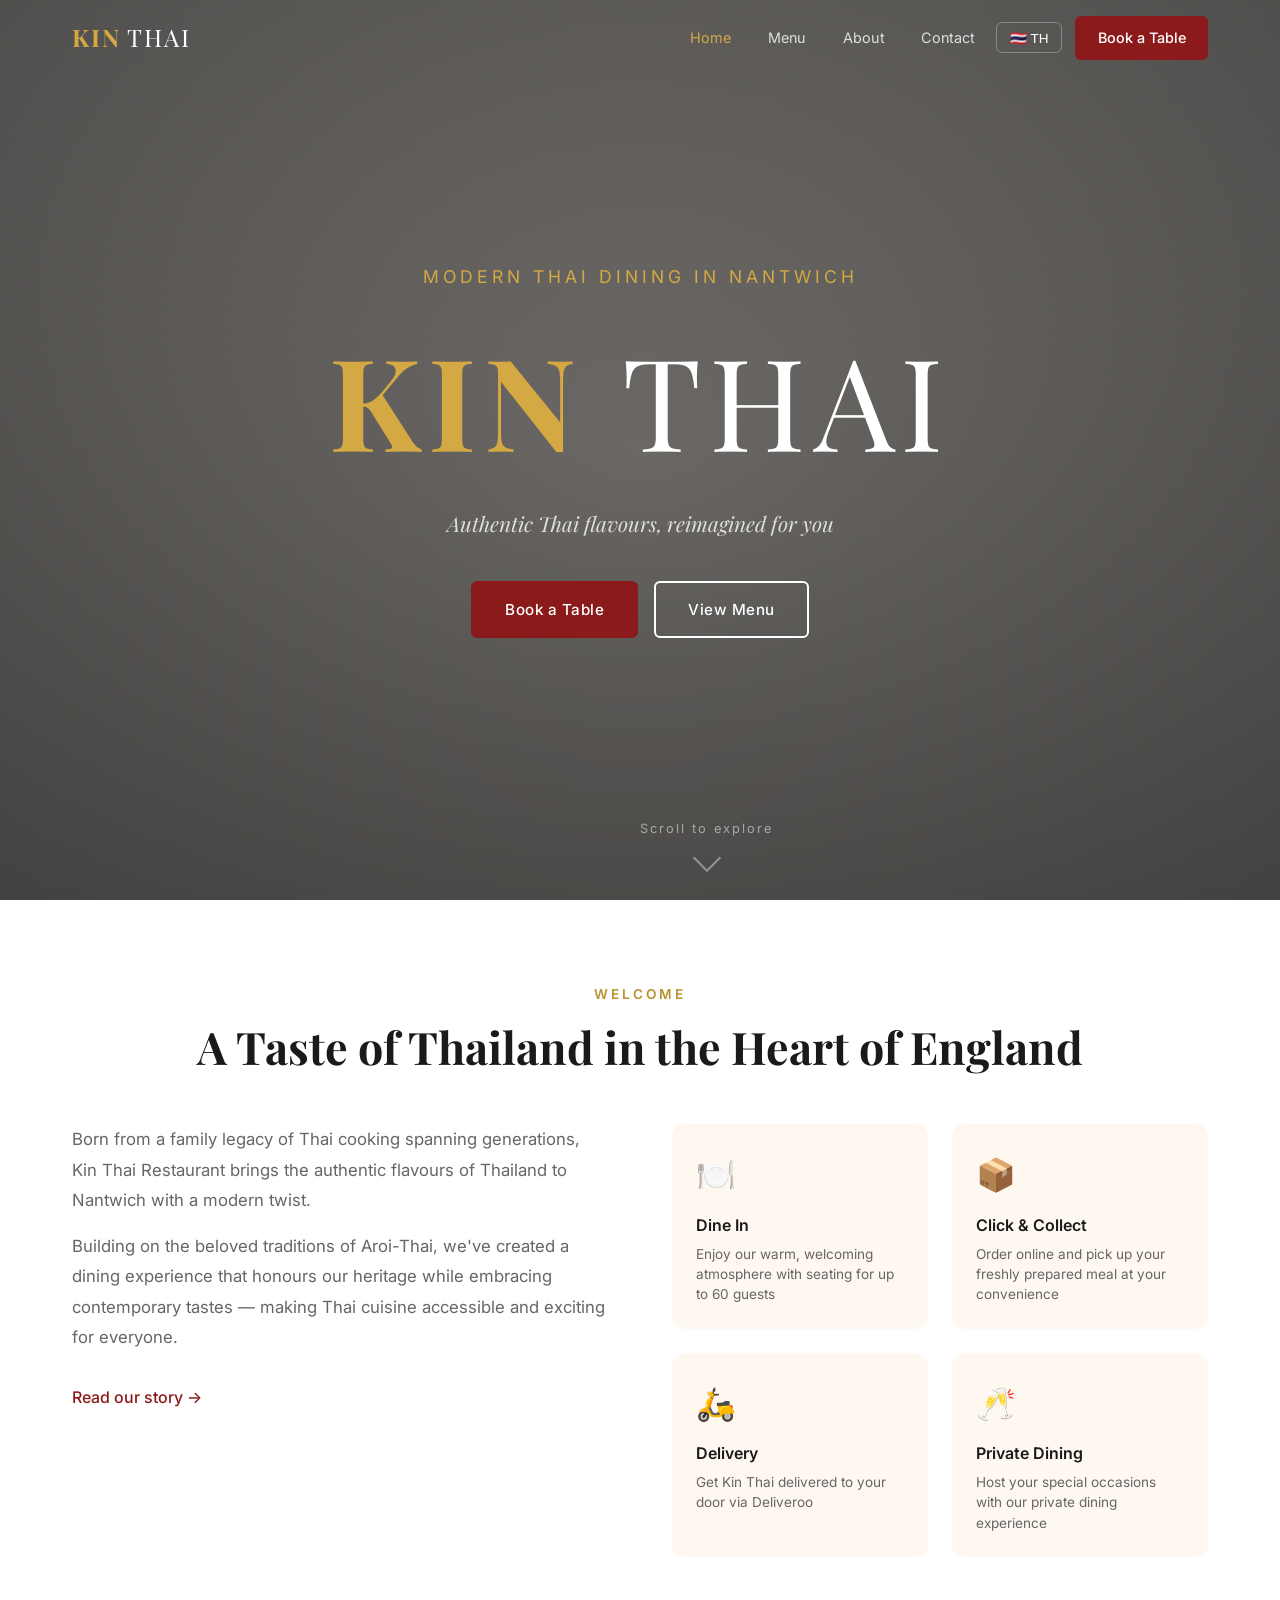
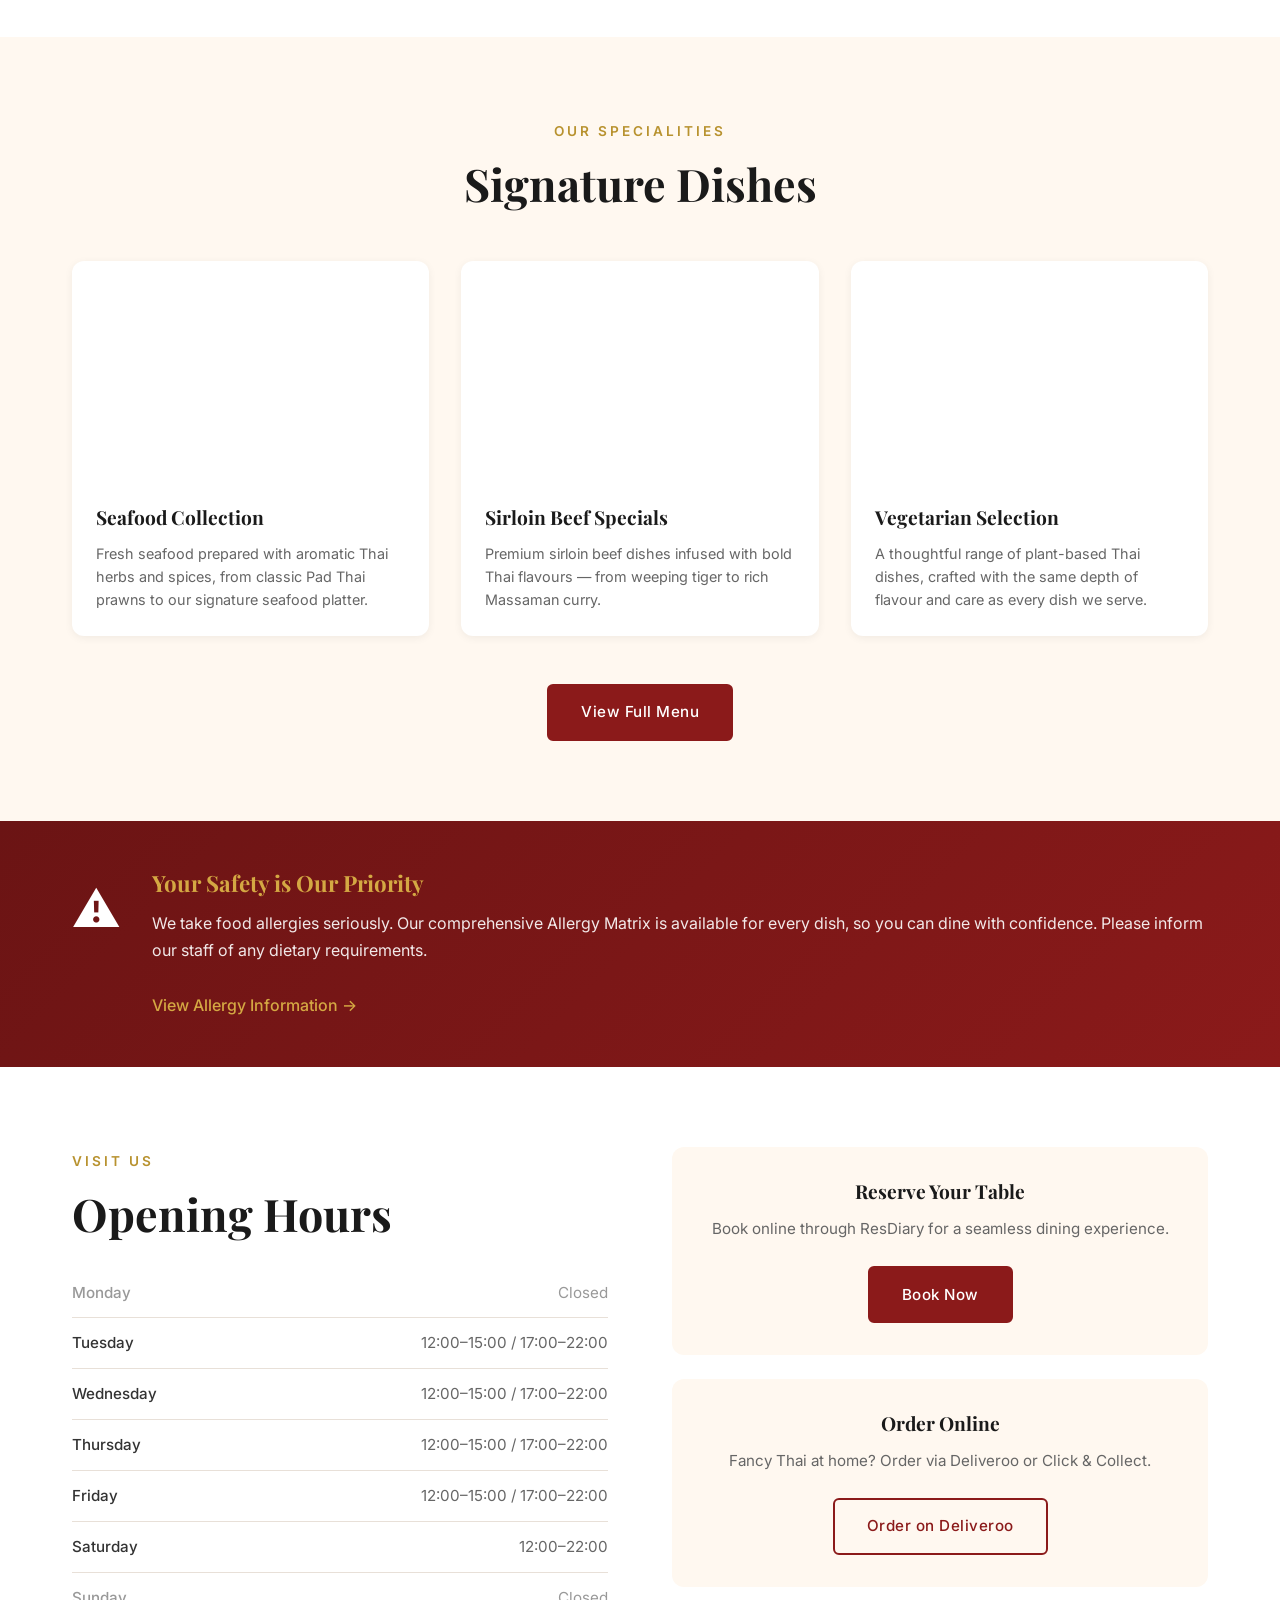
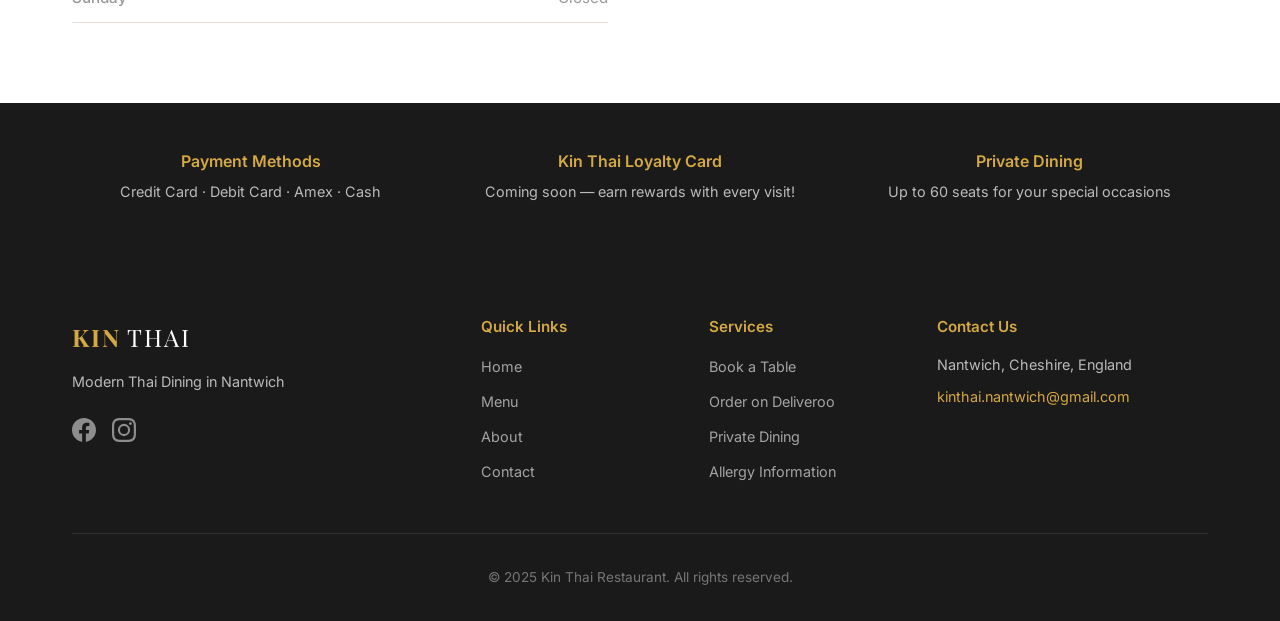
==== index.html @ df7f967f "Initial commit: Kin Thai Restaurant website - Homepage with hero, services, highlights, opening hour" ====
<!DOCTYPE html>
<html lang="en">
<head>
    <meta charset="UTF-8">
    <meta name="viewport" content="width=device-width, initial-scale=1.0">
    <meta name="description" content="Kin Thai Restaurant - Authentic modern Thai dining in the heart of Nantwich, England. Dine-in, Click & Collect, Delivery available.">
    <meta name="keywords" content="Thai restaurant, Nantwich, Thai food, Kin Thai, dine-in, delivery, click and collect">
    <title>Kin Thai Restaurant | Modern Thai Dining in Nantwich</title>
    <link rel="preconnect" href="https://fonts.googleapis.com">
    <link rel="preconnect" href="https://fonts.gstatic.com" crossorigin>
    <link href="https://fonts.googleapis.com/css2?family=Playfair+Display:ital,wght@0,400;0,600;0,700;1,400&family=Inter:wght@300;400;500;600&family=Noto+Sans+Thai:wght@300;400;500;600&display=swap" rel="stylesheet">
    <link rel="stylesheet" href="css/style.css">
</head>
<body>
    <!-- Navigation -->
    <nav class="navbar" id="navbar">
        <div class="nav-container">
            <a href="index.html" class="nav-logo">
                <span class="logo-kin">KIN</span>
                <span class="logo-thai">THAI</span>
            </a>
            <ul class="nav-menu" id="nav-menu">
                <li><a href="index.html" class="nav-link active" data-i18n="nav.home">Home</a></li>
                <li><a href="menu.html" class="nav-link" data-i18n="nav.menu">Menu</a></li>
                <li><a href="about.html" class="nav-link" data-i18n="nav.about">About</a></li>
                <li><a href="contact.html" class="nav-link" data-i18n="nav.contact">Contact</a></li>
                <li>
                    <button class="lang-toggle" id="lang-toggle" aria-label="Switch language">
                        <span class="lang-en">🇬🇧 EN</span>
                        <span class="lang-th" style="display:none;">🇹🇭 TH</span>
                    </button>
                </li>
                <li><a href="https://rfrr.me/kinthainantwich" target="_blank" rel="noopener" class="nav-btn" data-i18n="nav.book">Book a Table</a></li>
            </ul>
            <button class="hamburger" id="hamburger" aria-label="Toggle menu">
                <span></span>
                <span></span>
                <span></span>
            </button>
        </div>
    </nav>

    <!-- Hero Section -->
    <header class="hero">
        <div class="hero-overlay"></div>
        <div class="hero-content">
            <p class="hero-subtitle" data-i18n="hero.subtitle">Modern Thai Dining in Nantwich</p>
            <h1 class="hero-title">
                <span class="hero-kin">KIN</span>
                <span class="hero-thai">THAI</span>
            </h1>
            <p class="hero-tagline" data-i18n="hero.tagline">Authentic Thai flavours, reimagined for you</p>
            <div class="hero-cta">
                <a href="https://rfrr.me/kinthainantwich" target="_blank" rel="noopener" class="btn btn-primary" data-i18n="hero.book">Book a Table</a>
                <a href="menu.html" class="btn btn-outline" data-i18n="hero.viewMenu">View Menu</a>
            </div>
        </div>
        <div class="hero-scroll">
            <span data-i18n="hero.scroll">Scroll to explore</span>
            <div class="scroll-arrow"></div>
        </div>
    </header>

    <!-- Welcome Section -->
    <section class="section welcome" id="welcome">
        <div class="container">
            <div class="section-header">
                <span class="section-label" data-i18n="welcome.label">Welcome</span>
                <h2 class="section-title" data-i18n="welcome.title">A Taste of Thailand in the Heart of England</h2>
            </div>
            <div class="welcome-grid">
                <div class="welcome-text">
                    <p data-i18n="welcome.p1">
                        Born from a family legacy of Thai cooking spanning generations, Kin Thai Restaurant brings the authentic flavours of Thailand to Nantwich with a modern twist.
                    </p>
                    <p data-i18n="welcome.p2">
                        Building on the beloved traditions of Aroi-Thai, we've created a dining experience that honours our heritage while embracing contemporary tastes — making Thai cuisine accessible and exciting for everyone.
                    </p>
                    <a href="about.html" class="link-arrow" data-i18n="welcome.readMore">Read our story →</a>
                </div>
                <div class="welcome-features">
                    <div class="feature-card">
                        <div class="feature-icon">🍽️</div>
                        <h3 data-i18n="welcome.f1Title">Dine In</h3>
                        <p data-i18n="welcome.f1Desc">Enjoy our warm, welcoming atmosphere with seating for up to 60 guests</p>
                    </div>
                    <div class="feature-card">
                        <div class="feature-icon">📦</div>
                        <h3 data-i18n="welcome.f2Title">Click & Collect</h3>
                        <p data-i18n="welcome.f2Desc">Order online and pick up your freshly prepared meal at your convenience</p>
                    </div>
                    <div class="feature-card">
                        <div class="feature-icon">🛵</div>
                        <h3 data-i18n="welcome.f3Title">Delivery</h3>
                        <p data-i18n="welcome.f3Desc">Get Kin Thai delivered to your door via Deliveroo</p>
                    </div>
                    <div class="feature-card">
                        <div class="feature-icon">🥂</div>
                        <h3 data-i18n="welcome.f4Title">Private Dining</h3>
                        <p data-i18n="welcome.f4Desc">Host your special occasions with our private dining experience</p>
                    </div>
                </div>
            </div>
        </div>
    </section>

    <!-- Highlights Section -->
    <section class="section highlights">
        <div class="container">
            <div class="section-header">
                <span class="section-label" data-i18n="highlights.label">Our Specialities</span>
                <h2 class="section-title" data-i18n="highlights.title">Signature Dishes</h2>
            </div>
            <div class="highlights-grid">
                <div class="highlight-card">
                    <div class="highlight-img" style="background-image: url('https://images.unsplash.com/photo-1559314809-0d155014e29e?w=600&q=80')"></div>
                    <div class="highlight-content">
                        <h3 data-i18n="highlights.seafoodTitle">Seafood Collection</h3>
                        <p data-i18n="highlights.seafoodDesc">Fresh seafood prepared with aromatic Thai herbs and spices, from classic Pad Thai prawns to our signature seafood platter.</p>
                    </div>
                </div>
                <div class="highlight-card">
                    <div class="highlight-img" style="background-image: url('https://images.unsplash.com/photo-1504674900247-0877df9cc836?w=600&q=80')"></div>
                    <div class="highlight-content">
                        <h3 data-i18n="highlights.beefTitle">Sirloin Beef Specials</h3>
                        <p data-i18n="highlights.beefDesc">Premium sirloin beef dishes infused with bold Thai flavours — from weeping tiger to rich Massaman curry.</p>
                    </div>
                </div>
                <div class="highlight-card">
                    <div class="highlight-img" style="background-image: url('https://images.unsplash.com/photo-1512058564366-18510be2db19?w=600&q=80')"></div>
                    <div class="highlight-content">
                        <h3 data-i18n="highlights.vegTitle">Vegetarian Selection</h3>
                        <p data-i18n="highlights.vegDesc">A thoughtful range of plant-based Thai dishes, crafted with the same depth of flavour and care as every dish we serve.</p>
                    </div>
                </div>
            </div>
            <div class="highlights-cta">
                <a href="menu.html" class="btn btn-primary" data-i18n="highlights.viewFull">View Full Menu</a>
            </div>
        </div>
    </section>

    <!-- Allergy Section -->
    <section class="section allergy-banner">
        <div class="container">
            <div class="allergy-content">
                <div class="allergy-icon">⚠️</div>
                <div>
                    <h3 data-i18n="allergy.title">Your Safety is Our Priority</h3>
                    <p data-i18n="allergy.desc">We take food allergies seriously. Our comprehensive Allergy Matrix is available for every dish, so you can dine with confidence. Please inform our staff of any dietary requirements.</p>
                    <a href="menu.html#allergy" class="link-arrow" data-i18n="allergy.link">View Allergy Information →</a>
                </div>
            </div>
        </div>
    </section>

    <!-- Hours Section -->
    <section class="section hours-section">
        <div class="container">
            <div class="hours-grid">
                <div class="hours-info">
                    <span class="section-label" data-i18n="hours.label">Visit Us</span>
                    <h2 class="section-title" data-i18n="hours.title">Opening Hours</h2>
                    <table class="hours-table">
                        <tbody>
                            <tr class="closed">
                                <td data-i18n="hours.mon">Monday</td>
                                <td data-i18n="hours.monTime">Closed</td>
                            </tr>
                            <tr>
                                <td data-i18n="hours.tue">Tuesday</td>
                                <td>12:00–15:00 / 17:00–22:00</td>
                            </tr>
                            <tr>
                                <td data-i18n="hours.wed">Wednesday</td>
                                <td>12:00–15:00 / 17:00–22:00</td>
                            </tr>
                            <tr>
                                <td data-i18n="hours.thu">Thursday</td>
                                <td>12:00–15:00 / 17:00–22:00</td>
                            </tr>
                            <tr>
                                <td data-i18n="hours.fri">Friday</td>
                                <td>12:00–15:00 / 17:00–22:00</td>
                            </tr>
                            <tr>
                                <td data-i18n="hours.sat">Saturday</td>
                                <td>12:00–22:00</td>
                            </tr>
                            <tr class="closed">
                                <td data-i18n="hours.sun">Sunday</td>
                                <td data-i18n="hours.sunTime">Closed</td>
                            </tr>
                        </tbody>
                    </table>
                </div>
                <div class="hours-cta">
                    <div class="cta-card">
                        <h3 data-i18n="hours.bookTitle">Reserve Your Table</h3>
                        <p data-i18n="hours.bookDesc">Book online through ResDiary for a seamless dining experience.</p>
                        <a href="https://rfrr.me/kinthainantwich" target="_blank" rel="noopener" class="btn btn-primary" data-i18n="hours.bookBtn">Book Now</a>
                    </div>
                    <div class="cta-card">
                        <h3 data-i18n="hours.orderTitle">Order Online</h3>
                        <p data-i18n="hours.orderDesc">Fancy Thai at home? Order via Deliveroo or Click & Collect.</p>
                        <a href="https://deliveroo.co.uk" target="_blank" rel="noopener" class="btn btn-outline" data-i18n="hours.orderBtn">Order on Deliveroo</a>
                    </div>
                </div>
            </div>
        </div>
    </section>

    <!-- Payment & Info -->
    <section class="section info-bar">
        <div class="container">
            <div class="info-grid">
                <div class="info-item">
                    <h4 data-i18n="info.payTitle">Payment Methods</h4>
                    <p>Credit Card · Debit Card · Amex · Cash</p>
                </div>
                <div class="info-item">
                    <h4 data-i18n="info.loyaltyTitle">Kin Thai Loyalty Card</h4>
                    <p data-i18n="info.loyaltyDesc">Coming soon — earn rewards with every visit!</p>
                </div>
                <div class="info-item">
                    <h4 data-i18n="info.privateTitle">Private Dining</h4>
                    <p data-i18n="info.privateDesc">Up to 60 seats for your special occasions</p>
                </div>
            </div>
        </div>
    </section>

    <!-- Footer -->
    <footer class="footer">
        <div class="container">
            <div class="footer-grid">
                <div class="footer-brand">
                    <div class="footer-logo">
                        <span class="logo-kin">KIN</span>
                        <span class="logo-thai">THAI</span>
                    </div>
                    <p data-i18n="footer.tagline">Modern Thai Dining in Nantwich</p>
                    <div class="footer-social">
                        <a href="https://www.facebook.com/KinThaiRestaurant" target="_blank" rel="noopener" aria-label="Facebook">
                            <svg viewBox="0 0 24 24" width="24" height="24" fill="currentColor"><path d="M24 12.073c0-6.627-5.373-12-12-12s-12 5.373-12 12c0 5.99 4.388 10.954 10.125 11.854v-8.385H7.078v-3.47h3.047V9.43c0-3.007 1.792-4.669 4.533-4.669 1.312 0 2.686.235 2.686.235v2.953H15.83c-1.491 0-1.956.925-1.956 1.874v2.25h3.328l-.532 3.47h-2.796v8.385C19.612 23.027 24 18.062 24 12.073z"/></svg>
                        </a>
                        <a href="https://www.instagram.com/kinthai.nantwich" target="_blank" rel="noopener" aria-label="Instagram">
                            <svg viewBox="0 0 24 24" width="24" height="24" fill="currentColor"><path d="M12 2.163c3.204 0 3.584.012 4.85.07 3.252.148 4.771 1.691 4.919 4.919.058 1.265.069 1.645.069 4.849 0 3.205-.012 3.584-.069 4.849-.149 3.225-1.664 4.771-4.919 4.919-1.266.058-1.644.07-4.85.07-3.204 0-3.584-.012-4.849-.07-3.26-.149-4.771-1.699-4.919-4.92-.058-1.265-.07-1.644-.07-4.849 0-3.204.013-3.583.07-4.849.149-3.227 1.664-4.771 4.919-4.919 1.266-.057 1.645-.069 4.849-.069zM12 0C8.741 0 8.333.014 7.053.072 2.695.272.273 2.69.073 7.052.014 8.333 0 8.741 0 12c0 3.259.014 3.668.072 4.948.2 4.358 2.618 6.78 6.98 6.98C8.333 23.986 8.741 24 12 24c3.259 0 3.668-.014 4.948-.072 4.354-.2 6.782-2.618 6.979-6.98.059-1.28.073-1.689.073-4.948 0-3.259-.014-3.667-.072-4.947-.196-4.354-2.617-6.78-6.979-6.98C15.668.014 15.259 0 12 0zm0 5.838a6.162 6.162 0 100 12.324 6.162 6.162 0 000-12.324zM12 16a4 4 0 110-8 4 4 0 010 8zm6.406-11.845a1.44 1.44 0 100 2.881 1.44 1.44 0 000-2.881z"/></svg>
                        </a>
                    </div>
                </div>
                <div class="footer-links">
                    <h4 data-i18n="footer.quickLinks">Quick Links</h4>
                    <ul>
                        <li><a href="index.html" data-i18n="nav.home">Home</a></li>
                        <li><a href="menu.html" data-i18n="nav.menu">Menu</a></li>
                        <li><a href="about.html" data-i18n="nav.about">About</a></li>
                        <li><a href="contact.html" data-i18n="nav.contact">Contact</a></li>
                    </ul>
                </div>
                <div class="footer-links">
                    <h4 data-i18n="footer.services">Services</h4>
                    <ul>
                        <li><a href="https://rfrr.me/kinthainantwich" target="_blank" rel="noopener" data-i18n="footer.bookTable">Book a Table</a></li>
                        <li><a href="https://deliveroo.co.uk" target="_blank" rel="noopener" data-i18n="footer.deliveroo">Order on Deliveroo</a></li>
                        <li><a href="contact.html#private" data-i18n="footer.privateDining">Private Dining</a></li>
                        <li><a href="menu.html#allergy" data-i18n="footer.allergyInfo">Allergy Information</a></li>
                    </ul>
                </div>
                <div class="footer-contact">
                    <h4 data-i18n="footer.contactUs">Contact Us</h4>
                    <p>Nantwich, Cheshire, England</p>
                    <p><a href="mailto:kinthai.nantwich@gmail.com">kinthai.nantwich@gmail.com</a></p>
                </div>
            </div>
            <div class="footer-bottom">
                <p>&copy; 2025 Kin Thai Restaurant. <span data-i18n="footer.rights">All rights reserved.</span></p>
            </div>
        </div>
    </footer>

    <script src="js/i18n.js"></script>
    <script src="js/main.js"></script>
</body>
</html>
---- css/style.css ----
/* ===================================
   KIN THAI RESTAURANT - STYLESHEET
   Modern Thai Dining in Nantwich
   =================================== */

/* --- CSS Variables --- */
:root {
    --color-primary: #8B1A1A;
    --color-primary-dark: #6B1414;
    --color-primary-light: #A52A2A;
    --color-gold: #D4A843;
    --color-gold-light: #E8C868;
    --color-gold-dark: #B8922F;
    --color-cream: #FFF8F0;
    --color-cream-dark: #F5EDE0;
    --color-dark: #1A1A1A;
    --color-dark-soft: #2D2D2D;
    --color-text: #333333;
    --color-text-light: #666666;
    --color-text-muted: #999999;
    --color-white: #FFFFFF;
    --color-border: #E8E0D8;
    --color-success: #2D8B46;
    --color-warning: #E67E22;

    --font-heading: 'Playfair Display', Georgia, serif;
    --font-body: 'Inter', -apple-system, BlinkMacSystemFont, sans-serif;
    --font-thai: 'Noto Sans Thai', sans-serif;

    --shadow-sm: 0 2px 8px rgba(0, 0, 0, 0.06);
    --shadow-md: 0 4px 16px rgba(0, 0, 0, 0.1);
    --shadow-lg: 0 8px 32px rgba(0, 0, 0, 0.15);
    --shadow-xl: 0 16px 48px rgba(0, 0, 0, 0.2);

    --radius-sm: 6px;
    --radius-md: 12px;
    --radius-lg: 20px;
    --radius-xl: 32px;

    --transition: all 0.3s ease;
    --transition-slow: all 0.5s ease;
}

/* --- Reset & Base --- */
*, *::before, *::after {
    margin: 0;
    padding: 0;
    box-sizing: border-box;
}

html {
    scroll-behavior: smooth;
    font-size: 16px;
}

body {
    font-family: var(--font-body);
    color: var(--color-text);
    background-color: var(--color-cream);
    line-height: 1.7;
    overflow-x: hidden;
    -webkit-font-smoothing: antialiased;
}

body[data-lang="th"] {
    font-family: var(--font-thai), var(--font-body);
}

a {
    color: inherit;
    text-decoration: none;
    transition: var(--transition);
}

img {
    max-width: 100%;
    height: auto;
    display: block;
}

ul {
    list-style: none;
}

.container {
    max-width: 1200px;
    margin: 0 auto;
    padding: 0 2rem;
}

.section {
    padding: 5rem 0;
}

/* --- Typography --- */
h1, h2, h3, h4 {
    font-family: var(--font-heading);
    line-height: 1.3;
    color: var(--color-dark);
}

.section-header {
    text-align: center;
    margin-bottom: 3rem;
}

.section-label {
    display: inline-block;
    font-size: 0.85rem;
    font-weight: 600;
    text-transform: uppercase;
    letter-spacing: 3px;
    color: var(--color-gold-dark);
    margin-bottom: 0.75rem;
}

.section-title {
    font-size: clamp(1.8rem, 4vw, 2.8rem);
    font-weight: 700;
    color: var(--color-dark);
}

/* --- Buttons --- */
.btn {
    display: inline-block;
    padding: 0.85rem 2rem;
    font-family: var(--font-body);
    font-size: 0.95rem;
    font-weight: 500;
    border: 2px solid transparent;
    border-radius: var(--radius-sm);
    cursor: pointer;
    transition: var(--transition);
    text-align: center;
    letter-spacing: 0.5px;
}

.btn-primary {
    background: var(--color-primary);
    color: var(--color-white);
    border-color: var(--color-primary);
}

.btn-primary:hover {
    background: var(--color-primary-dark);
    border-color: var(--color-primary-dark);
    transform: translateY(-2px);
    box-shadow: var(--shadow-md);
}

.btn-outline {
    background: transparent;
    color: var(--color-primary);
    border-color: var(--color-primary);
}

.btn-outline:hover {
    background: var(--color-primary);
    color: var(--color-white);
    transform: translateY(-2px);
}

.btn-large {
    padding: 1.1rem 2.5rem;
    font-size: 1.05rem;
}

.link-arrow {
    display: inline-block;
    color: var(--color-primary);
    font-weight: 500;
    margin-top: 1rem;
}

.link-arrow:hover {
    color: var(--color-primary-dark);
    transform: translateX(4px);
}

/* ===================================
   NAVIGATION
   =================================== */
.navbar {
    position: fixed;
    top: 0;
    left: 0;
    right: 0;
    z-index: 1000;
    padding: 1rem 0;
    transition: var(--transition);
    background: transparent;
}

.navbar.scrolled {
    background: rgba(26, 26, 26, 0.95);
    backdrop-filter: blur(10px);
    padding: 0.6rem 0;
    box-shadow: var(--shadow-md);
}

.navbar-dark {
    background: var(--color-dark);
}

.nav-container {
    max-width: 1200px;
    margin: 0 auto;
    padding: 0 2rem;
    display: flex;
    align-items: center;
    justify-content: space-between;
}

.nav-logo {
    display: flex;
    align-items: baseline;
    gap: 0.4rem;
    font-family: var(--font-heading);
    font-size: 1.5rem;
    font-weight: 700;
    letter-spacing: 2px;
}

.logo-kin {
    color: var(--color-gold);
}

.logo-thai {
    color: var(--color-white);
    font-weight: 400;
}

.nav-menu {
    display: flex;
    align-items: center;
    gap: 0.3rem;
}

.nav-link {
    color: rgba(255, 255, 255, 0.8);
    padding: 0.5rem 1rem;
    font-size: 0.9rem;
    font-weight: 400;
    border-radius: var(--radius-sm);
    transition: var(--transition);
}

.nav-link:hover,
.nav-link.active {
    color: var(--color-gold);
}

.nav-btn {
    display: inline-block;
    padding: 0.6rem 1.4rem;
    background: var(--color-primary);
    color: var(--color-white) !important;
    border-radius: var(--radius-sm);
    font-size: 0.9rem;
    font-weight: 500;
    margin-left: 0.5rem;
}

.nav-btn:hover {
    background: var(--color-primary-light);
    transform: translateY(-1px);
}

.lang-toggle {
    background: none;
    border: 1px solid rgba(255, 255, 255, 0.3);
    color: var(--color-white);
    padding: 0.4rem 0.8rem;
    border-radius: var(--radius-sm);
    cursor: pointer;
    font-size: 0.85rem;
    transition: var(--transition);
}

.lang-toggle:hover {
    border-color: var(--color-gold);
    color: var(--color-gold);
}

/* Hamburger */
.hamburger {
    display: none;
    flex-direction: column;
    gap: 5px;
    background: none;
    border: none;
    cursor: pointer;
    padding: 5px;
}

.hamburger span {
    width: 25px;
    height: 2px;
    background: var(--color-white);
    transition: var(--transition);
}

.hamburger.active span:nth-child(1) {
    transform: rotate(45deg) translate(5px, 5px);
}

.hamburger.active span:nth-child(2) {
    opacity: 0;
}

.hamburger.active span:nth-child(3) {
    transform: rotate(-45deg) translate(5px, -5px);
}

/* ===================================
   HERO SECTION
   =================================== */
.hero {
    position: relative;
    min-height: 100vh;
    display: flex;
    flex-direction: column;
    align-items: center;
    justify-content: center;
    background: linear-gradient(135deg, #1a1a1a 0%, #2d1f1f 50%, #1a1a1a 100%);
    background-image: 
        linear-gradient(rgba(26, 26, 26, 0.6), rgba(26, 26, 26, 0.7)),
        url('https://images.unsplash.com/photo-1517248135467-4c7edcad34c4?w=1600&q=80');
    background-size: cover;
    background-position: center;
    background-attachment: fixed;
    overflow: hidden;
}

.hero-overlay {
    position: absolute;
    inset: 0;
    background: radial-gradient(ellipse at center, transparent 0%, rgba(26, 26, 26, 0.4) 100%);
}

.hero-content {
    position: relative;
    text-align: center;
    z-index: 2;
    padding: 0 2rem;
}

.hero-subtitle {
    font-size: clamp(0.9rem, 2vw, 1.1rem);
    font-weight: 400;
    letter-spacing: 4px;
    text-transform: uppercase;
    color: var(--color-gold);
    margin-bottom: 1.5rem;
    opacity: 0;
    animation: fadeUp 0.8s ease 0.3s forwards;
}

.hero-title {
    font-family: var(--font-heading);
    font-size: clamp(4rem, 10vw, 8rem);
    font-weight: 700;
    letter-spacing: 8px;
    margin-bottom: 1.5rem;
    opacity: 0;
    animation: fadeUp 0.8s ease 0.5s forwards;
}

.hero-kin {
    color: var(--color-gold);
}

.hero-thai {
    color: var(--color-white);
    font-weight: 400;
}

.hero-tagline {
    font-size: clamp(1rem, 2.5vw, 1.3rem);
    color: rgba(255, 255, 255, 0.8);
    font-style: italic;
    font-family: var(--font-heading);
    margin-bottom: 2.5rem;
    opacity: 0;
    animation: fadeUp 0.8s ease 0.7s forwards;
}

.hero-cta {
    display: flex;
    gap: 1rem;
    justify-content: center;
    flex-wrap: wrap;
    opacity: 0;
    animation: fadeUp 0.8s ease 0.9s forwards;
}

.hero-cta .btn-outline {
    color: var(--color-white);
    border-color: var(--color-white);
}

.hero-cta .btn-outline:hover {
    background: var(--color-white);
    color: var(--color-dark);
}

.hero-scroll {
    position: absolute;
    bottom: 2rem;
    left: 50%;
    transform: translateX(-50%);
    text-align: center;
    color: rgba(255, 255, 255, 0.5);
    font-size: 0.8rem;
    letter-spacing: 2px;
    z-index: 2;
    opacity: 0;
    animation: fadeUp 0.8s ease 1.2s forwards;
}

.scroll-arrow {
    width: 20px;
    height: 20px;
    border-right: 2px solid rgba(255, 255, 255, 0.4);
    border-bottom: 2px solid rgba(255, 255, 255, 0.4);
    transform: rotate(45deg);
    margin: 0.5rem auto 0;
    animation: scrollBounce 2s ease infinite;
}

@keyframes fadeUp {
    from {
        opacity: 0;
        transform: translateY(30px);
    }
    to {
        opacity: 1;
        transform: translateY(0);
    }
}

@keyframes scrollBounce {
    0%, 100% { transform: rotate(45deg) translate(0, 0); }
    50% { transform: rotate(45deg) translate(5px, 5px); }
}

/* ===================================
   PAGE HEADER (inner pages)
   =================================== */
.page-header {
    background: var(--color-dark);
    padding: 8rem 0 4rem;
    text-align: center;
}

.page-header .section-label {
    color: var(--color-gold);
}

.page-title {
    font-size: clamp(2.2rem, 5vw, 3.5rem);
    color: var(--color-white);
    margin-bottom: 1rem;
}

.page-subtitle {
    font-size: 1.1rem;
    color: rgba(255, 255, 255, 0.7);
    max-width: 600px;
    margin: 0 auto;
}

/* ===================================
   WELCOME SECTION
   =================================== */
.welcome {
    background: var(--color-white);
}

.welcome-grid {
    display: grid;
    grid-template-columns: 1fr 1fr;
    gap: 4rem;
    align-items: start;
}

.welcome-text p {
    font-size: 1.05rem;
    color: var(--color-text-light);
    margin-bottom: 1rem;
    line-height: 1.8;
}

.welcome-features {
    display: grid;
    grid-template-columns: 1fr 1fr;
    gap: 1.5rem;
}

.feature-card {
    background: var(--color-cream);
    padding: 1.5rem;
    border-radius: var(--radius-md);
    transition: var(--transition);
}

.feature-card:hover {
    transform: translateY(-4px);
    box-shadow: var(--shadow-md);
}

.feature-icon {
    font-size: 2rem;
    margin-bottom: 0.75rem;
}

.feature-card h3 {
    font-size: 1rem;
    font-family: var(--font-body);
    font-weight: 600;
    margin-bottom: 0.5rem;
}

.feature-card p {
    font-size: 0.85rem;
    color: var(--color-text-light);
    line-height: 1.5;
}

/* ===================================
   HIGHLIGHTS / SIGNATURE DISHES
   =================================== */
.highlights {
    background: var(--color-cream);
}

.highlights-grid {
    display: grid;
    grid-template-columns: repeat(3, 1fr);
    gap: 2rem;
}

.highlight-card {
    background: var(--color-white);
    border-radius: var(--radius-md);
    overflow: hidden;
    box-shadow: var(--shadow-sm);
    transition: var(--transition);
}

.highlight-card:hover {
    transform: translateY(-6px);
    box-shadow: var(--shadow-lg);
}

.highlight-img {
    height: 220px;
    background-size: cover;
    background-position: center;
    transition: var(--transition-slow);
}

.highlight-card:hover .highlight-img {
    transform: scale(1.05);
}

.highlight-content {
    padding: 1.5rem;
}

.highlight-content h3 {
    font-size: 1.2rem;
    margin-bottom: 0.75rem;
}

.highlight-content p {
    font-size: 0.9rem;
    color: var(--color-text-light);
    line-height: 1.6;
}

.highlights-cta {
    text-align: center;
    margin-top: 3rem;
}

/* ===================================
   ALLERGY BANNER
   =================================== */
.allergy-banner {
    background: linear-gradient(135deg, var(--color-primary-dark) 0%, var(--color-primary) 100%);
    padding: 3rem 0;
}

.allergy-content {
    display: flex;
    align-items: flex-start;
    gap: 2rem;
    color: var(--color-white);
}

.allergy-icon {
    font-size: 3rem;
    flex-shrink: 0;
}

.allergy-content h3 {
    color: var(--color-gold);
    font-size: 1.4rem;
    margin-bottom: 0.75rem;
}

.allergy-content p {
    color: rgba(255, 255, 255, 0.9);
    font-size: 1rem;
    line-height: 1.7;
    margin-bottom: 0.75rem;
}

.allergy-content .link-arrow {
    color: var(--color-gold);
}

.allergy-content .link-arrow:hover {
    color: var(--color-gold-light);
}

/* ===================================
   HOURS SECTION
   =================================== */
.hours-section {
    background: var(--color-white);
}

.hours-grid {
    display: grid;
    grid-template-columns: 1fr 1fr;
    gap: 4rem;
    align-items: start;
}

.hours-info .section-label,
.hours-info .section-title {
    text-align: left;
}

.hours-table {
    width: 100%;
    margin-top: 1.5rem;
    border-collapse: collapse;
}

.hours-table td {
    padding: 0.75rem 0;
    border-bottom: 1px solid var(--color-border);
    font-size: 0.95rem;
}

.hours-table td:first-child {
    font-weight: 500;
}

.hours-table td:last-child {
    text-align: right;
    color: var(--color-text-light);
}

.hours-table tr.closed td {
    color: var(--color-text-muted);
}

.hours-cta {
    display: flex;
    flex-direction: column;
    gap: 1.5rem;
}

.cta-card {
    background: var(--color-cream);
    padding: 2rem;
    border-radius: var(--radius-md);
    text-align: center;
}

.cta-card h3 {
    font-size: 1.2rem;
    margin-bottom: 0.75rem;
}

.cta-card p {
    font-size: 0.95rem;
    color: var(--color-text-light);
    margin-bottom: 1.5rem;
}

/* ===================================
   INFO BAR
   =================================== */
.info-bar {
    background: var(--color-dark);
    padding: 3rem 0;
}

.info-grid {
    display: grid;
    grid-template-columns: repeat(3, 1fr);
    gap: 2rem;
    text-align: center;
}

.info-item h4 {
    color: var(--color-gold);
    font-size: 1rem;
    font-family: var(--font-body);
    font-weight: 600;
    margin-bottom: 0.5rem;
}

.info-item p {
    color: rgba(255, 255, 255, 0.7);
    font-size: 0.9rem;
}

/* ===================================
   MENU PAGE
   =================================== */
.menu-section {
    background: var(--color-white);
}

.menu-filter {
    display: flex;
    flex-wrap: wrap;
    gap: 0.5rem;
    justify-content: center;
    margin-bottom: 3rem;
    padding-bottom: 2rem;
    border-bottom: 1px solid var(--color-border);
}

.filter-btn {
    padding: 0.5rem 1.2rem;
    background: var(--color-cream);
    border: 1px solid var(--color-border);
    border-radius: var(--radius-xl);
    font-family: var(--font-body);
    font-size: 0.85rem;
    font-weight: 500;
    color: var(--color-text-light);
    cursor: pointer;
    transition: var(--transition);
}

.filter-btn:hover {
    border-color: var(--color-primary);
    color: var(--color-primary);
}

.filter-btn.active {
    background: var(--color-primary);
    border-color: var(--color-primary);
    color: var(--color-white);
}

.menu-category {
    margin-bottom: 3rem;
}

.category-title {
    font-size: 1.6rem;
    color: var(--color-primary);
    margin-bottom: 1.5rem;
    padding-bottom: 0.75rem;
    border-bottom: 2px solid var(--color-gold);
    display: inline-block;
}

.menu-grid {
    display: grid;
    grid-template-columns: repeat(2, 1fr);
    gap: 1.5rem;
}

.menu-item {
    background: var(--color-cream);
    padding: 1.5rem;
    border-radius: var(--radius-md);
    transition: var(--transition);
    border: 1px solid transparent;
}

.menu-item:hover {
    border-color: var(--color-gold);
    box-shadow: var(--shadow-sm);
}

.menu-item.featured {
    border-color: var(--color-gold);
    background: linear-gradient(135deg, var(--color-cream) 0%, #FFF5E1 100%);
}

.menu-item-header {
    display: flex;
    justify-content: space-between;
    align-items: flex-start;
    margin-bottom: 0.5rem;
}

.menu-item-header h3 {
    font-size: 1.05rem;
    font-family: var(--font-body);
    font-weight: 600;
}

.thai-name {
    font-family: var(--font-thai);
    font-size: 0.85rem;
    font-weight: 400;
    color: var(--color-text-muted);
    margin-left: 0.5rem;
}

.menu-price {
    font-family: var(--font-heading);
    font-size: 1.1rem;
    font-weight: 700;
    color: var(--color-primary);
    white-space: nowrap;
    margin-left: 1rem;
}

.menu-desc {
    font-size: 0.88rem;
    color: var(--color-text-light);
    line-height: 1.6;
    margin-bottom: 0.75rem;
}

.menu-tags {
    display: flex;
    flex-wrap: wrap;
    gap: 0.4rem;
}

.tag {
    display: inline-block;
    padding: 0.2rem 0.6rem;
    font-size: 0.75rem;
    border-radius: var(--radius-xl);
    font-weight: 500;
}

.tag-allergy {
    background: #FFF3E0;
    color: #E65100;
    border: 1px solid #FFE0B2;
}

.tag-veg {
    background: #E8F5E9;
    color: #2E7D32;
    border: 1px solid #C8E6C9;
}

.tag-spicy {
    background: #FFEBEE;
    color: #C62828;
    border: 1px solid #FFCDD2;
}

.tag-mild {
    background: #E3F2FD;
    color: #1565C0;
    border: 1px solid #BBDEFB;
}

.tag-signature {
    background: #FFF8E1;
    color: #F57F17;
    border: 1px solid #FFECB3;
}

/* ===================================
   ALLERGY SECTION
   =================================== */
.allergy-section {
    background: var(--color-cream);
}

.allergy-info-card {
    max-width: 800px;
    margin: 0 auto;
    background: var(--color-white);
    padding: 3rem;
    border-radius: var(--radius-lg);
    box-shadow: var(--shadow-md);
    text-align: center;
}

.allergy-icon-large {
    font-size: 4rem;
    margin-bottom: 1rem;
}

.allergy-info-card h3 {
    font-size: 1.5rem;
    margin-bottom: 1rem;
}

.allergy-info-card p {
    color: var(--color-text-light);
    font-size: 1rem;
    line-height: 1.7;
    margin-bottom: 1.5rem;
}

.allergy-legend {
    text-align: left;
    margin-top: 2rem;
    padding-top: 2rem;
    border-top: 1px solid var(--color-border);
}

.allergy-legend h4 {
    font-family: var(--font-body);
    font-size: 1rem;
    font-weight: 600;
    margin-bottom: 1rem;
}

.allergen-grid {
    display: grid;
    grid-template-columns: repeat(auto-fill, minmax(130px, 1fr));
    gap: 0.75rem;
}

.allergen-item {
    padding: 0.5rem 0.75rem;
    background: var(--color-cream);
    border-radius: var(--radius-sm);
    font-size: 0.85rem;
    text-align: center;
}

/* ===================================
   ABOUT PAGE
   =================================== */
.about-story,
.about-philosophy {
    background: var(--color-white);
}

.about-philosophy {
    background: var(--color-cream);
}

.story-grid {
    display: grid;
    grid-template-columns: 1fr 1fr;
    gap: 4rem;
    align-items: center;
}

.story-grid.reverse {
    direction: rtl;
}

.story-grid.reverse > * {
    direction: ltr;
}

.story-content h2 {
    font-size: 1.8rem;
    margin-bottom: 1.5rem;
    color: var(--color-primary);
}

.story-content p {
    font-size: 1rem;
    color: var(--color-text-light);
    line-height: 1.8;
    margin-bottom: 1rem;
}

.story-img-placeholder {
    width: 100%;
    height: 400px;
    background-size: cover;
    background-position: center;
    border-radius: var(--radius-lg);
    box-shadow: var(--shadow-md);
}

/* Values */
.about-values {
    background: var(--color-white);
}

.values-grid {
    display: grid;
    grid-template-columns: repeat(4, 1fr);
    gap: 2rem;
}

.value-card {
    text-align: center;
    padding: 2rem 1.5rem;
    border-radius: var(--radius-md);
    transition: var(--transition);
}

.value-card:hover {
    background: var(--color-cream);
    transform: translateY(-4px);
}

.value-icon {
    font-size: 2.5rem;
    margin-bottom: 1rem;
}

.value-card h3 {
    font-size: 1.1rem;
    font-family: var(--font-body);
    font-weight: 600;
    margin-bottom: 0.75rem;
}

.value-card p {
    font-size: 0.9rem;
    color: var(--color-text-light);
    line-height: 1.6;
}

/* Nantwich */
.about-nantwich {
    background: var(--color-cream);
}

.nantwich-content {
    max-width: 700px;
    margin: 0 auto;
    text-align: center;
}

.nantwich-content h2 {
    font-size: 2rem;
    color: var(--color-primary);
    margin-bottom: 1.5rem;
}

.nantwich-content p {
    font-size: 1.05rem;
    color: var(--color-text-light);
    line-height: 1.8;
    margin-bottom: 1rem;
}

.nantwich-content .btn {
    margin-top: 1.5rem;
}

/* CTA Section */
.cta-section {
    background: linear-gradient(135deg, var(--color-dark) 0%, var(--color-dark-soft) 100%);
    text-align: center;
}

.cta-content h2 {
    color: var(--color-white);
    font-size: 2rem;
    margin-bottom: 1rem;
}

.cta-content p {
    color: rgba(255, 255, 255, 0.7);
    font-size: 1.1rem;
    margin-bottom: 2rem;
}

.cta-buttons {
    display: flex;
    gap: 1rem;
    justify-content: center;
    flex-wrap: wrap;
}

.cta-buttons .btn-outline {
    color: var(--color-white);
    border-color: var(--color-white);
}

.cta-buttons .btn-outline:hover {
    background: var(--color-white);
    color: var(--color-dark);
}

/* ===================================
   CONTACT PAGE
   =================================== */
.contact-section {
    background: var(--color-white);
}

.contact-grid {
    display: grid;
    grid-template-columns: 380px 1fr;
    gap: 3rem;
    align-items: start;
}

.contact-card {
    background: var(--color-cream);
    padding: 1.5rem;
    border-radius: var(--radius-md);
    margin-bottom: 1rem;
}

.contact-icon {
    font-size: 1.5rem;
    margin-bottom: 0.5rem;
}

.contact-card h3 {
    font-size: 1rem;
    font-family: var(--font-body);
    font-weight: 600;
    margin-bottom: 0.5rem;
}

.contact-card p {
    font-size: 0.9rem;
    color: var(--color-text-light);
    line-height: 1.6;
}

.contact-card a {
    color: var(--color-primary);
}

.contact-card a:hover {
    text-decoration: underline;
}

.hours-table-compact {
    width: 100%;
    border-collapse: collapse;
    margin-top: 0.5rem;
}

.hours-table-compact td {
    padding: 0.4rem 0;
    font-size: 0.85rem;
    border-bottom: 1px solid var(--color-border);
}

.hours-table-compact td:last-child {
    text-align: right;
    color: var(--color-text-light);
}

.hours-table-compact tr.closed td {
    color: var(--color-text-muted);
}

.payment-methods {
    display: flex;
    flex-wrap: wrap;
    gap: 0.5rem;
    margin-top: 0.5rem;
}

.payment-badge {
    padding: 0.3rem 0.7rem;
    background: var(--color-white);
    border: 1px solid var(--color-border);
    border-radius: var(--radius-sm);
    font-size: 0.8rem;
    font-weight: 500;
}

.social-links {
    display: flex;
    flex-direction: column;
    gap: 0.75rem;
    margin-top: 0.5rem;
}

.social-link {
    display: flex;
    align-items: center;
    gap: 0.75rem;
    color: var(--color-primary);
    font-size: 0.9rem;
    font-weight: 500;
}

.social-link:hover {
    color: var(--color-primary-dark);
}

/* Action Cards */
.action-card {
    background: var(--color-cream);
    padding: 2rem;
    border-radius: var(--radius-md);
    margin-bottom: 1.5rem;
}

.action-card h2 {
    font-size: 1.4rem;
    margin-bottom: 1rem;
}

.action-card p {
    color: var(--color-text-light);
    margin-bottom: 1rem;
    line-height: 1.7;
}

.book-card {
    background: linear-gradient(135deg, var(--color-primary) 0%, var(--color-primary-dark) 100%);
    color: var(--color-white);
    text-align: center;
}

.book-card h2 {
    color: var(--color-gold);
}

.book-card p {
    color: rgba(255, 255, 255, 0.8);
}

.order-options {
    display: grid;
    grid-template-columns: 1fr 1fr;
    gap: 1.5rem;
}

.order-option {
    text-align: center;
}

.order-option h3 {
    font-family: var(--font-body);
    font-size: 1rem;
    margin-bottom: 0.5rem;
}

.private-features {
    margin: 1rem 0 1.5rem;
    padding-left: 1.2rem;
}

.private-features li {
    list-style: disc;
    font-size: 0.9rem;
    color: var(--color-text-light);
    margin-bottom: 0.4rem;
}

/* Contact Form */
.contact-form {
    display: flex;
    flex-direction: column;
    gap: 1.25rem;
}

.form-group label {
    display: block;
    font-size: 0.85rem;
    font-weight: 600;
    margin-bottom: 0.4rem;
    color: var(--color-text);
}

.form-group input,
.form-group select,
.form-group textarea {
    width: 100%;
    padding: 0.75rem 1rem;
    font-family: var(--font-body);
    font-size: 0.95rem;
    border: 1px solid var(--color-border);
    border-radius: var(--radius-sm);
    background: var(--color-white);
    color: var(--color-text);
    transition: var(--transition);
}

.form-group input:focus,
.form-group select:focus,
.form-group textarea:focus {
    outline: none;
    border-color: var(--color-primary);
    box-shadow: 0 0 0 3px rgba(139, 26, 26, 0.1);
}

.form-group textarea {
    resize: vertical;
    min-height: 120px;
}

.form-success {
    text-align: center;
    padding: 2rem;
}

.success-icon {
    font-size: 3rem;
    margin-bottom: 1rem;
}

.form-success h3 {
    color: var(--color-success);
    margin-bottom: 0.5rem;
}

/* Map */
.map-section {
    background: var(--color-cream);
}

.map-container {
    border-radius: var(--radius-md);
    overflow: hidden;
    box-shadow: var(--shadow-md);
}

/* ===================================
   FOOTER
   =================================== */
.footer {
    background: var(--color-dark);
    padding: 4rem 0 2rem;
    color: rgba(255, 255, 255, 0.7);
}

.footer-grid {
    display: grid;
    grid-template-columns: 2fr 1fr 1fr 1.5fr;
    gap: 3rem;
    margin-bottom: 3rem;
}

.footer-logo {
    display: flex;
    align-items: baseline;
    gap: 0.4rem;
    font-family: var(--font-heading);
    font-size: 1.5rem;
    font-weight: 700;
    letter-spacing: 2px;
    margin-bottom: 0.75rem;
}

.footer-brand p {
    font-size: 0.9rem;
    margin-bottom: 1.5rem;
}

.footer-social {
    display: flex;
    gap: 1rem;
}

.footer-social a {
    color: rgba(255, 255, 255, 0.5);
    transition: var(--transition);
}

.footer-social a:hover {
    color: var(--color-gold);
}

.footer-links h4,
.footer-contact h4 {
    color: var(--color-gold);
    font-size: 0.95rem;
    font-family: var(--font-body);
    font-weight: 600;
    margin-bottom: 1rem;
}

.footer-links ul {
    display: flex;
    flex-direction: column;
    gap: 0.5rem;
}

.footer-links a {
    font-size: 0.9rem;
    color: rgba(255, 255, 255, 0.6);
}

.footer-links a:hover {
    color: var(--color-gold);
}

.footer-contact p {
    font-size: 0.9rem;
    margin-bottom: 0.5rem;
}

.footer-contact a {
    color: var(--color-gold);
}

.footer-contact a:hover {
    text-decoration: underline;
}

.footer-bottom {
    padding-top: 2rem;
    border-top: 1px solid rgba(255, 255, 255, 0.1);
    text-align: center;
    font-size: 0.85rem;
    color: rgba(255, 255, 255, 0.4);
}

/* ===================================
   SCROLL ANIMATIONS
   =================================== */
.fade-in {
    opacity: 0;
    transform: translateY(20px);
    transition: opacity 0.6s ease, transform 0.6s ease;
}

.fade-in.visible {
    opacity: 1;
    transform: translateY(0);
}

/* ===================================
   RESPONSIVE DESIGN
   =================================== */
@media (max-width: 1024px) {
    .welcome-grid {
        grid-template-columns: 1fr;
        gap: 3rem;
    }

    .highlights-grid {
        grid-template-columns: 1fr 1fr;
    }

    .hours-grid {
        grid-template-columns: 1fr;
        gap: 2rem;
    }

    .values-grid {
        grid-template-columns: repeat(2, 1fr);
    }

    .footer-grid {
        grid-template-columns: 1fr 1fr;
        gap: 2rem;
    }

    .contact-grid {
        grid-template-columns: 1fr;
    }
}

@media (max-width: 768px) {
    .section {
        padding: 3.5rem 0;
    }

    .container {
        padding: 0 1.25rem;
    }

    /* Mobile Nav */
    .hamburger {
        display: flex;
    }

    .nav-menu {
        position: fixed;
        top: 0;
        right: -100%;
        width: 80%;
        max-width: 360px;
        height: 100vh;
        background: var(--color-dark);
        flex-direction: column;
        align-items: flex-start;
        padding: 5rem 2rem 2rem;
        gap: 0.5rem;
        transition: var(--transition);
        box-shadow: var(--shadow-xl);
    }

    .nav-menu.active {
        right: 0;
    }

    .nav-link {
        font-size: 1.1rem;
        padding: 0.75rem 0;
    }

    .nav-btn {
        margin-left: 0;
        margin-top: 1rem;
    }

    /* Hero */
    .hero {
        background-attachment: scroll;
    }

    .hero-title {
        letter-spacing: 4px;
    }

    /* Grids */
    .highlights-grid {
        grid-template-columns: 1fr;
    }

    .info-grid {
        grid-template-columns: 1fr;
        gap: 1.5rem;
    }

    .menu-grid {
        grid-template-columns: 1fr;
    }

    .story-grid,
    .story-grid.reverse {
        grid-template-columns: 1fr;
        gap: 2rem;
        direction: ltr;
    }

    .story-img-placeholder {
        height: 280px;
    }

    .values-grid {
        grid-template-columns: 1fr;
    }

    .footer-grid {
        grid-template-columns: 1fr;
    }

    .order-options {
        grid-template-columns: 1fr;
    }

    .menu-filter {
        gap: 0.4rem;
    }

    .filter-btn {
        padding: 0.4rem 0.8rem;
        font-size: 0.8rem;
    }

    .allergy-content {
        flex-direction: column;
        text-align: center;
    }

    .allergen-grid {
        grid-template-columns: repeat(2, 1fr);
    }
}

@media (max-width: 480px) {
    html {
        font-size: 15px;
    }

    .welcome-features {
        grid-template-columns: 1fr;
    }

    .hero-cta {
        flex-direction: column;
        align-items: center;
    }

    .cta-buttons {
        flex-direction: column;
        align-items: center;
    }
}
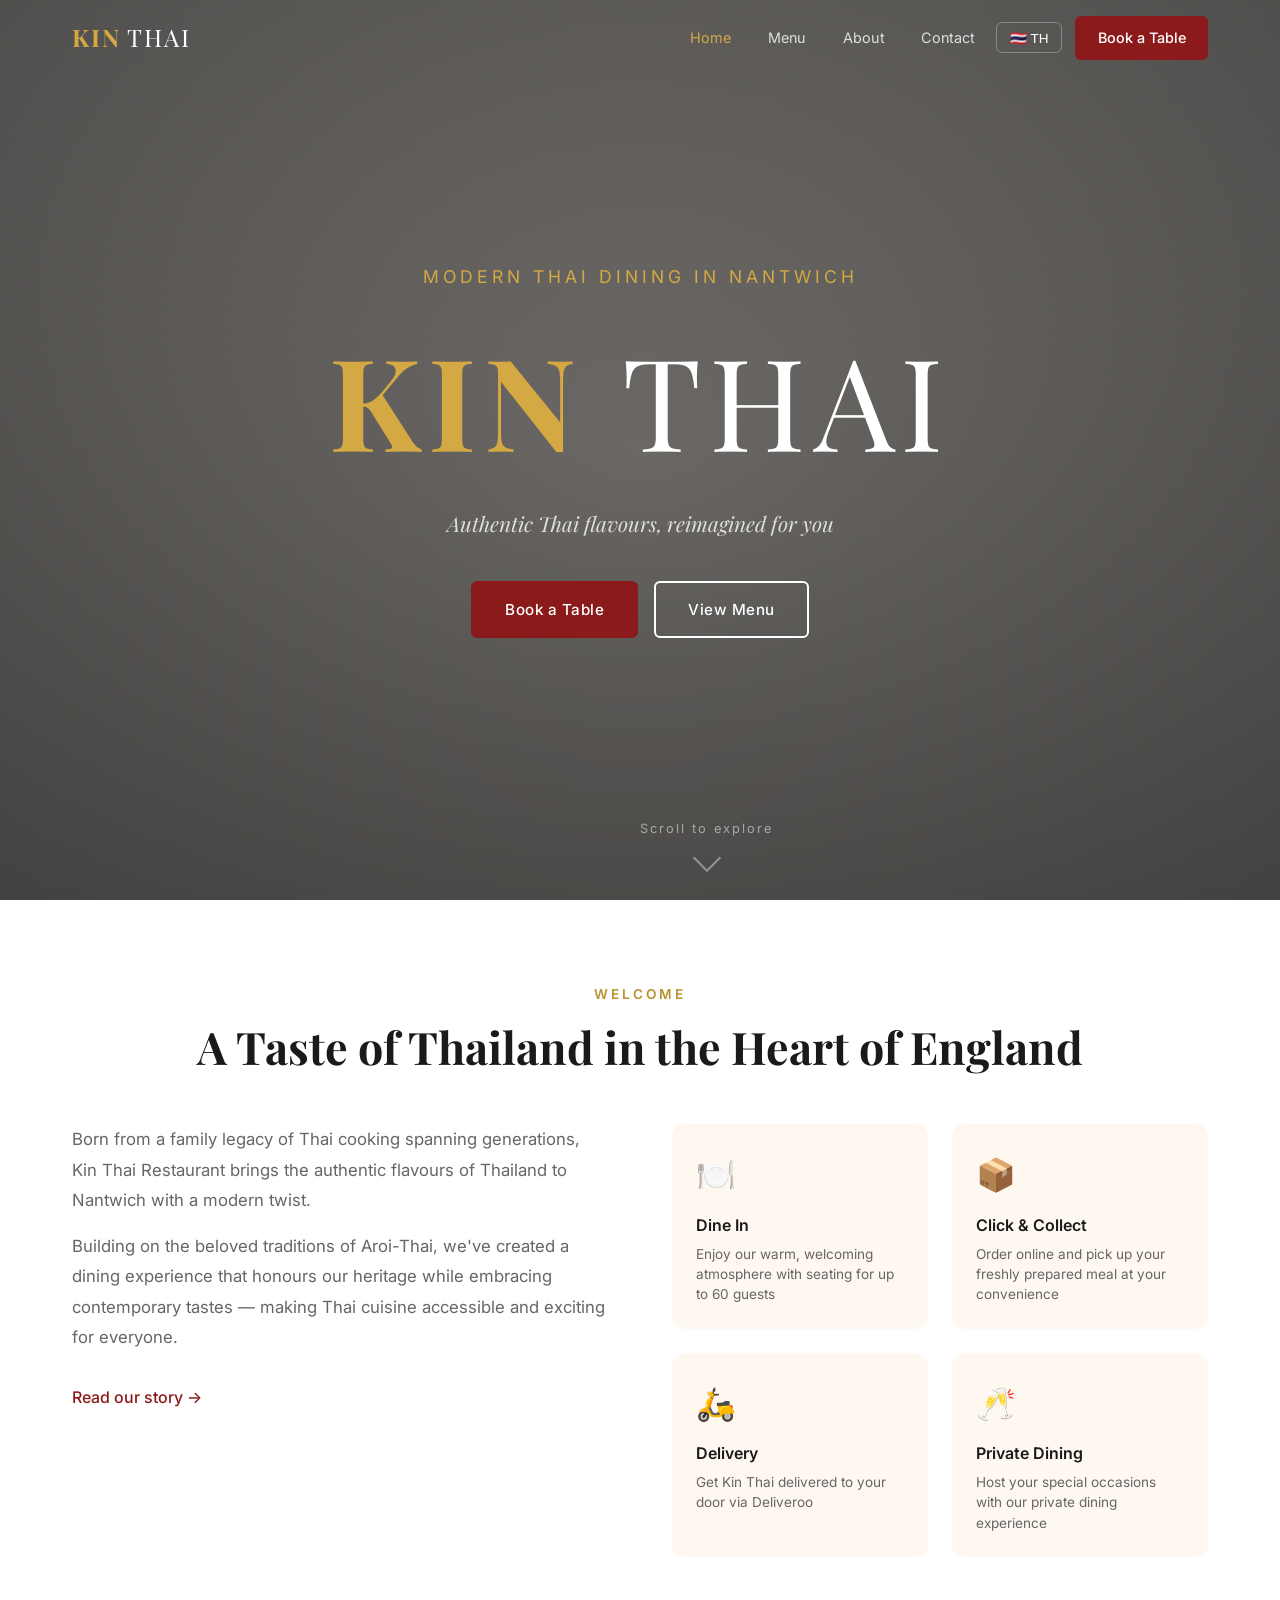
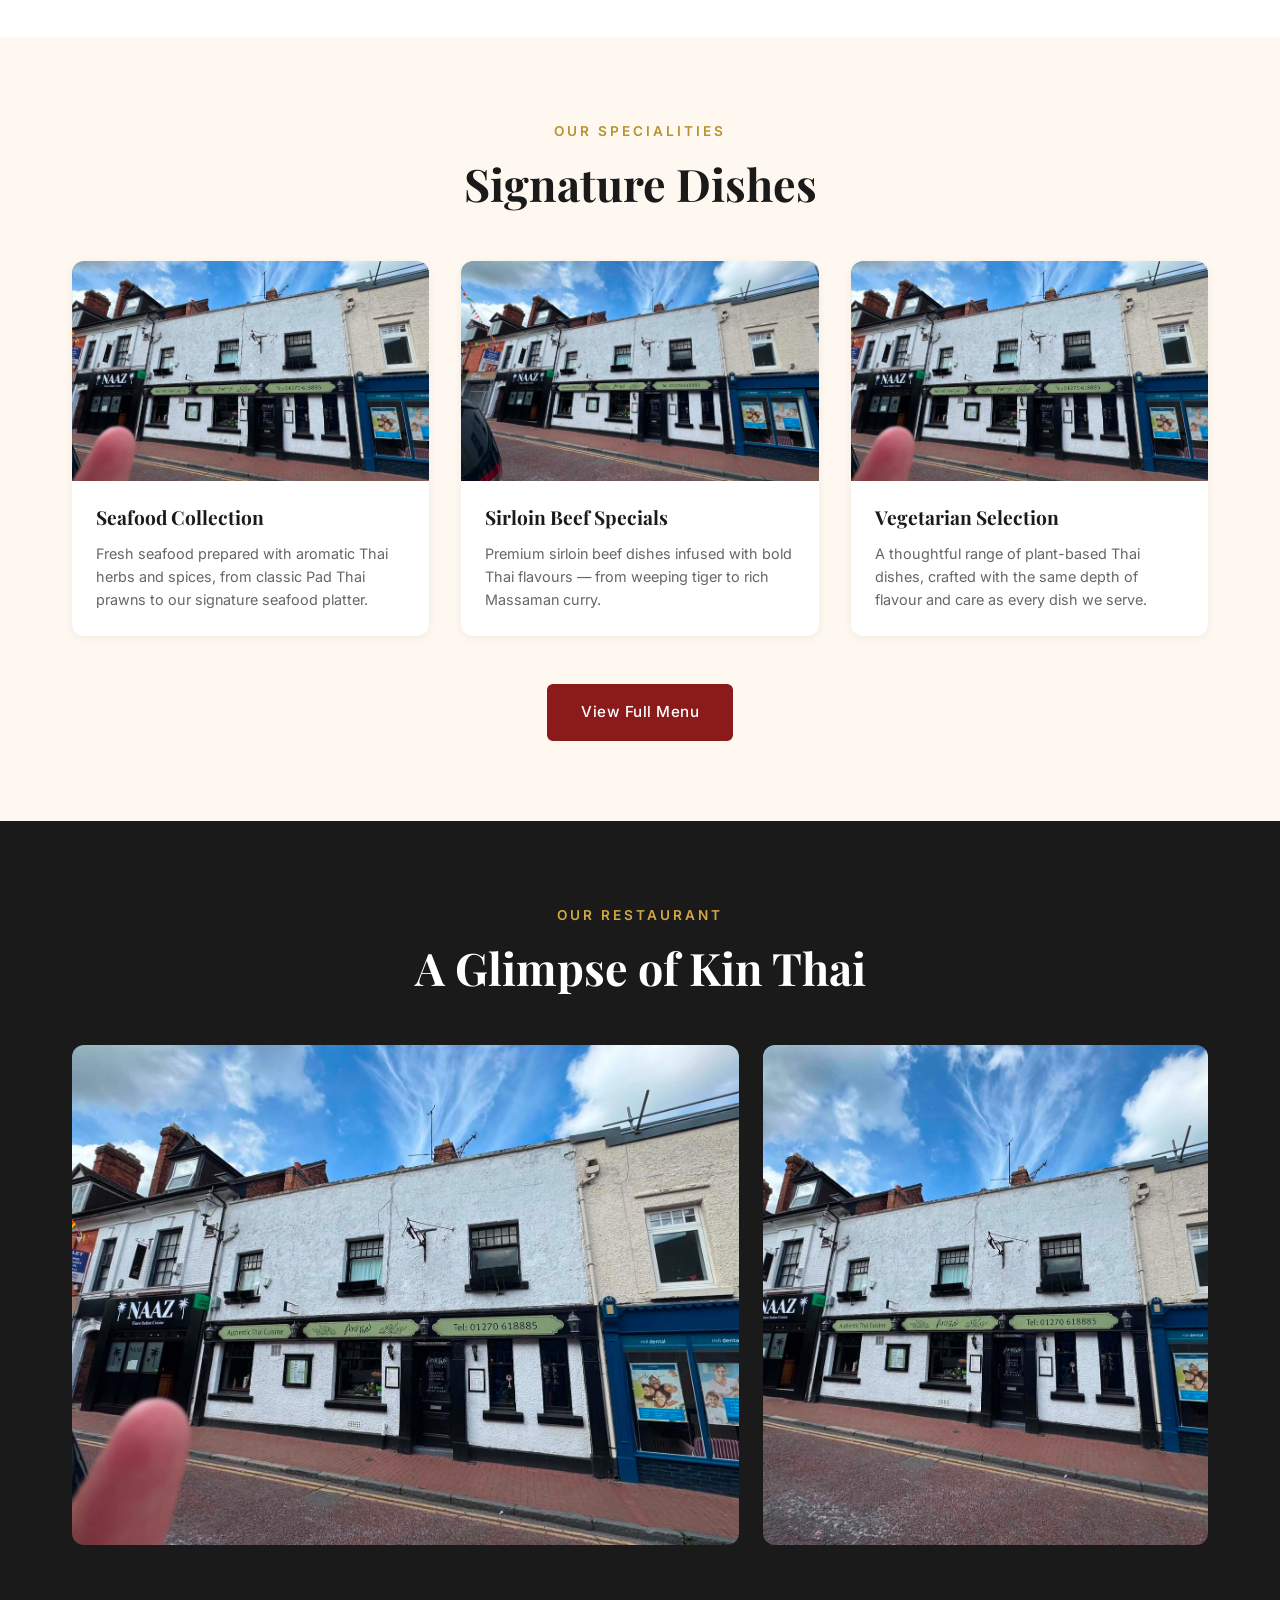
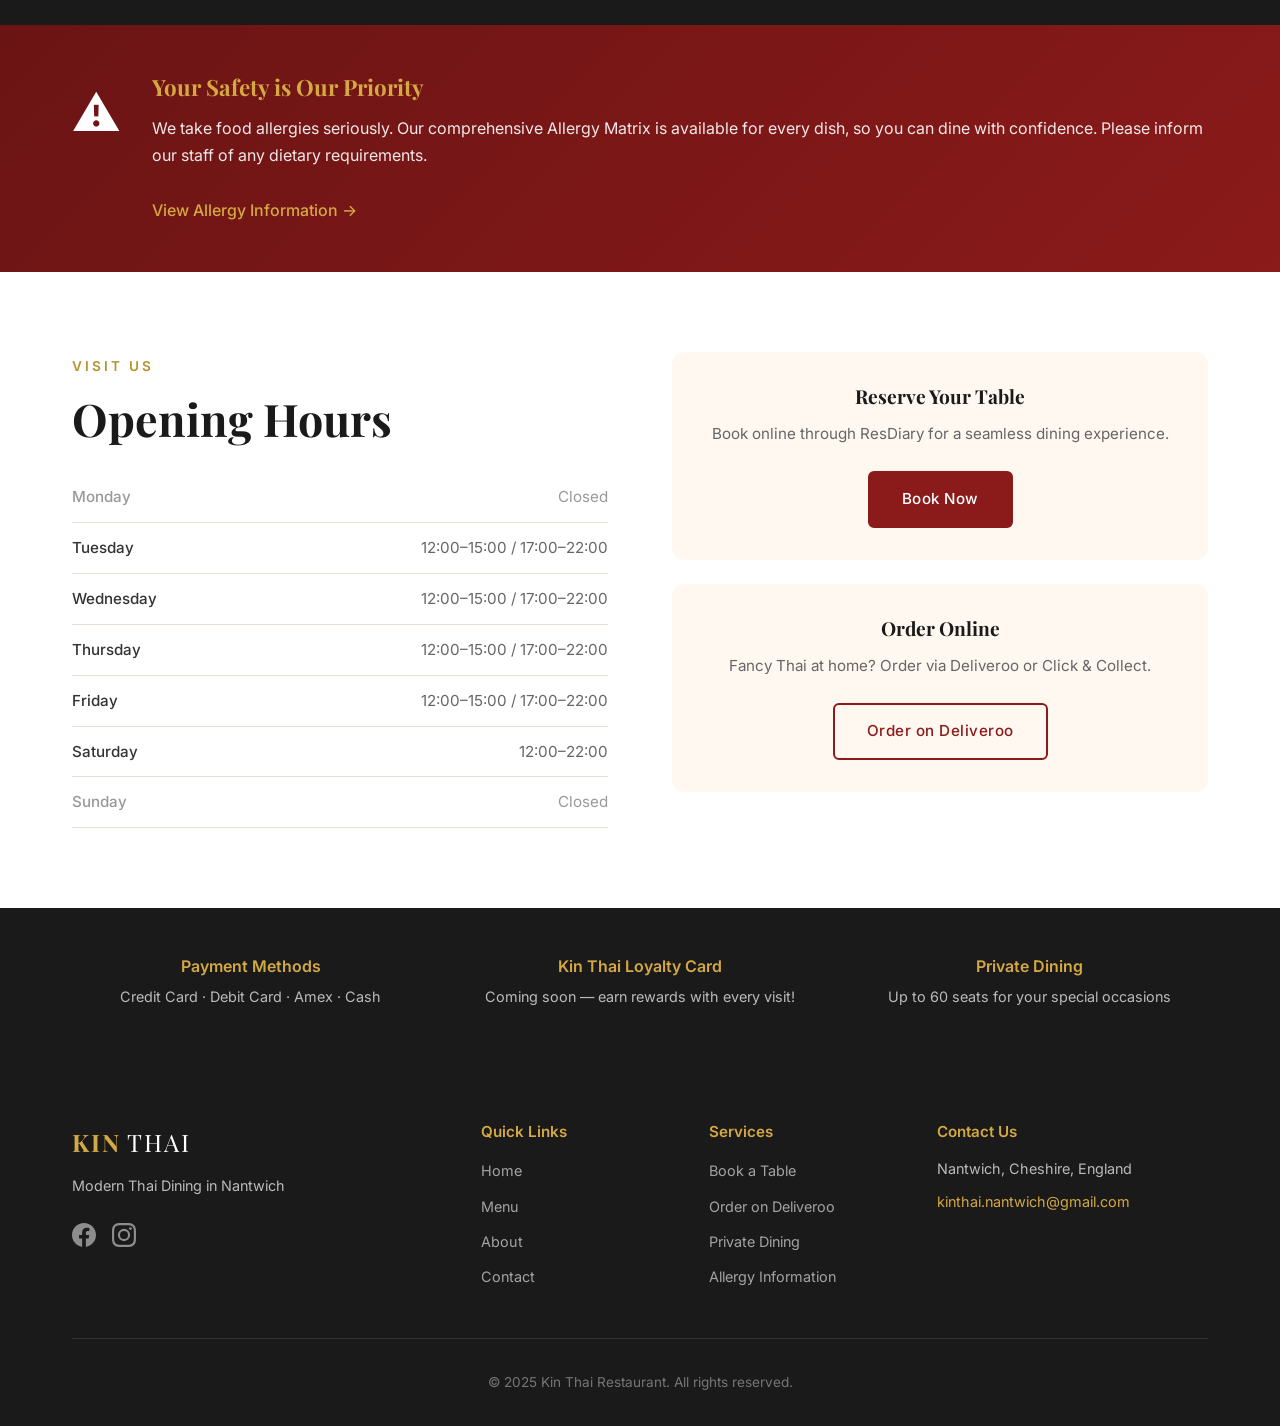
==== commit fec725e0: "Add real restaurant photos across all pages - Replace all stock photos with actual restaurant images" ====
--- a/index.html
+++ b/index.html
@@ -113,21 +113,21 @@
             </div>
             <div class="highlights-grid">
                 <div class="highlight-card">
-                    <div class="highlight-img" style="background-image: url('https://images.unsplash.com/photo-1559314809-0d155014e29e?w=600&q=80')"></div>
+                    <div class="highlight-img" style="background-image: url('image/S__125001731.jpg')"></div>
                     <div class="highlight-content">
                         <h3 data-i18n="highlights.seafoodTitle">Seafood Collection</h3>
                         <p data-i18n="highlights.seafoodDesc">Fresh seafood prepared with aromatic Thai herbs and spices, from classic Pad Thai prawns to our signature seafood platter.</p>
                     </div>
                 </div>
                 <div class="highlight-card">
-                    <div class="highlight-img" style="background-image: url('https://images.unsplash.com/photo-1504674900247-0877df9cc836?w=600&q=80')"></div>
+                    <div class="highlight-img" style="background-image: url('image/S__125001732.jpg')"></div>
                     <div class="highlight-content">
                         <h3 data-i18n="highlights.beefTitle">Sirloin Beef Specials</h3>
                         <p data-i18n="highlights.beefDesc">Premium sirloin beef dishes infused with bold Thai flavours — from weeping tiger to rich Massaman curry.</p>
                     </div>
                 </div>
                 <div class="highlight-card">
-                    <div class="highlight-img" style="background-image: url('https://images.unsplash.com/photo-1512058564366-18510be2db19?w=600&q=80')"></div>
+                    <div class="highlight-img" style="background-image: url('image/S__125001731.jpg')"></div>
                     <div class="highlight-content">
                         <h3 data-i18n="highlights.vegTitle">Vegetarian Selection</h3>
                         <p data-i18n="highlights.vegDesc">A thoughtful range of plant-based Thai dishes, crafted with the same depth of flavour and care as every dish we serve.</p>
@@ -136,6 +136,24 @@
             </div>
             <div class="highlights-cta">
                 <a href="menu.html" class="btn btn-primary" data-i18n="highlights.viewFull">View Full Menu</a>
+            </div>
+        </div>
+    </section>
+
+    <!-- Gallery Section -->
+    <section class="section gallery-section">
+        <div class="container">
+            <div class="section-header">
+                <span class="section-label" data-i18n="gallery.label">Our Restaurant</span>
+                <h2 class="section-title" data-i18n="gallery.title">A Glimpse of Kin Thai</h2>
+            </div>
+            <div class="gallery-grid">
+                <div class="gallery-item gallery-large">
+                    <img src="image/S__125001731.jpg" alt="Kin Thai Restaurant interior" loading="lazy">
+                </div>
+                <div class="gallery-item">
+                    <img src="image/S__125001732.jpg" alt="Kin Thai Restaurant atmosphere" loading="lazy">
+                </div>
             </div>
         </div>
     </section>
--- a/css/style.css
+++ b/css/style.css
@@ -325,7 +325,7 @@
     background: linear-gradient(135deg, #1a1a1a 0%, #2d1f1f 50%, #1a1a1a 100%);
     background-image: 
         linear-gradient(rgba(26, 26, 26, 0.6), rgba(26, 26, 26, 0.7)),
-        url('https://images.unsplash.com/photo-1517248135467-4c7edcad34c4?w=1600&q=80');
+        url('image/S__125001732.jpg');
     background-size: cover;
     background-position: center;
     background-attachment: fixed;
@@ -453,6 +453,12 @@
     text-align: center;
 }
 
+.page-header-img {
+    background-size: cover;
+    background-position: center;
+    padding: 10rem 0 5rem;
+}
+
 .page-header .section-label {
     color: var(--color-gold);
 }
@@ -691,6 +697,62 @@
     font-size: 0.95rem;
     color: var(--color-text-light);
     margin-bottom: 1.5rem;
+}
+
+/* ===================================
+   GALLERY SECTION
+   =================================== */
+.gallery-section {
+    background: var(--color-dark);
+    padding: 5rem 0;
+}
+
+.gallery-section .section-label {
+    color: var(--color-gold);
+}
+
+.gallery-section .section-title {
+    color: var(--color-white);
+}
+
+.gallery-grid {
+    display: grid;
+    grid-template-columns: 1.5fr 1fr;
+    gap: 1.5rem;
+}
+
+.gallery-item {
+    border-radius: var(--radius-md);
+    overflow: hidden;
+    position: relative;
+}
+
+.gallery-item img {
+    width: 100%;
+    height: 100%;
+    object-fit: cover;
+    display: block;
+    transition: transform 0.6s ease;
+    min-height: 280px;
+}
+
+.gallery-item:hover img {
+    transform: scale(1.05);
+}
+
+.gallery-large img {
+    min-height: 400px;
+}
+
+@media (max-width: 768px) {
+    .gallery-grid {
+        grid-template-columns: 1fr;
+    }
+
+    .gallery-large img,
+    .gallery-item img {
+        min-height: 220px;
+    }
 }
 
 /* ===================================
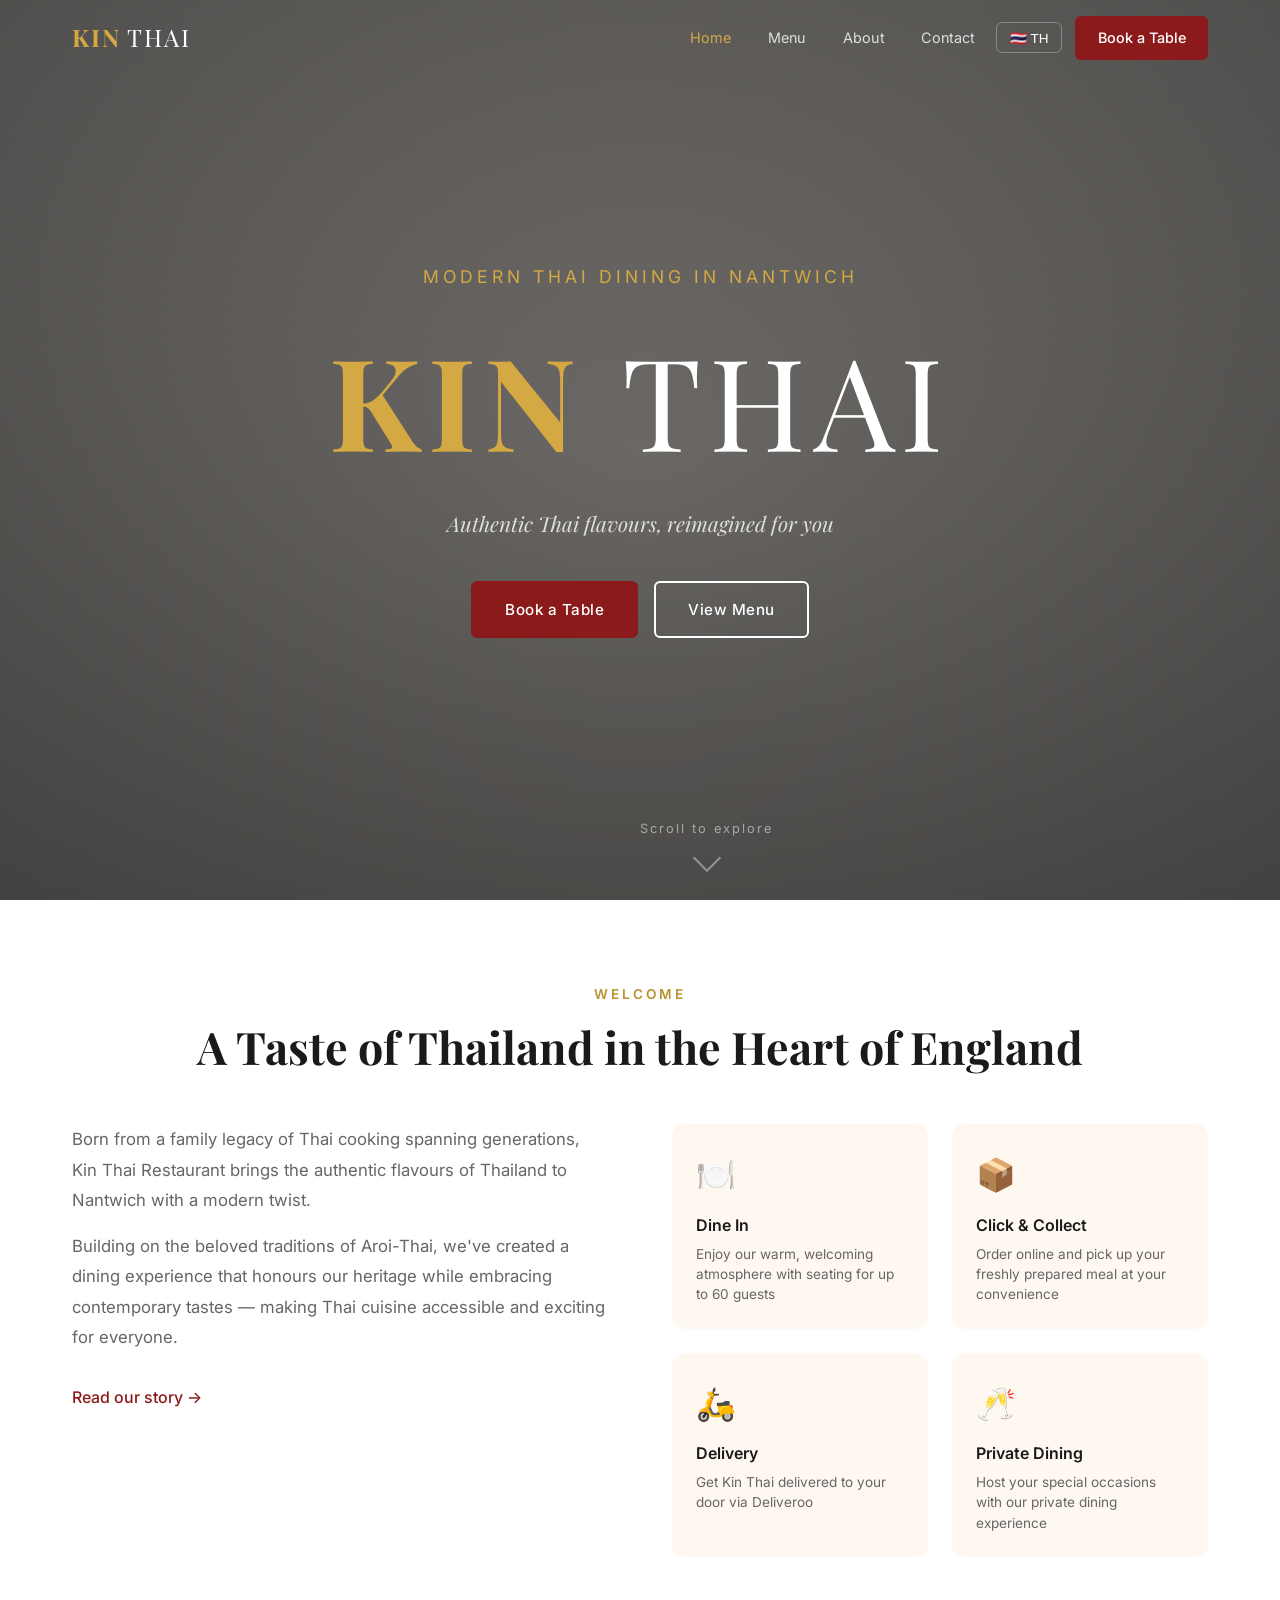
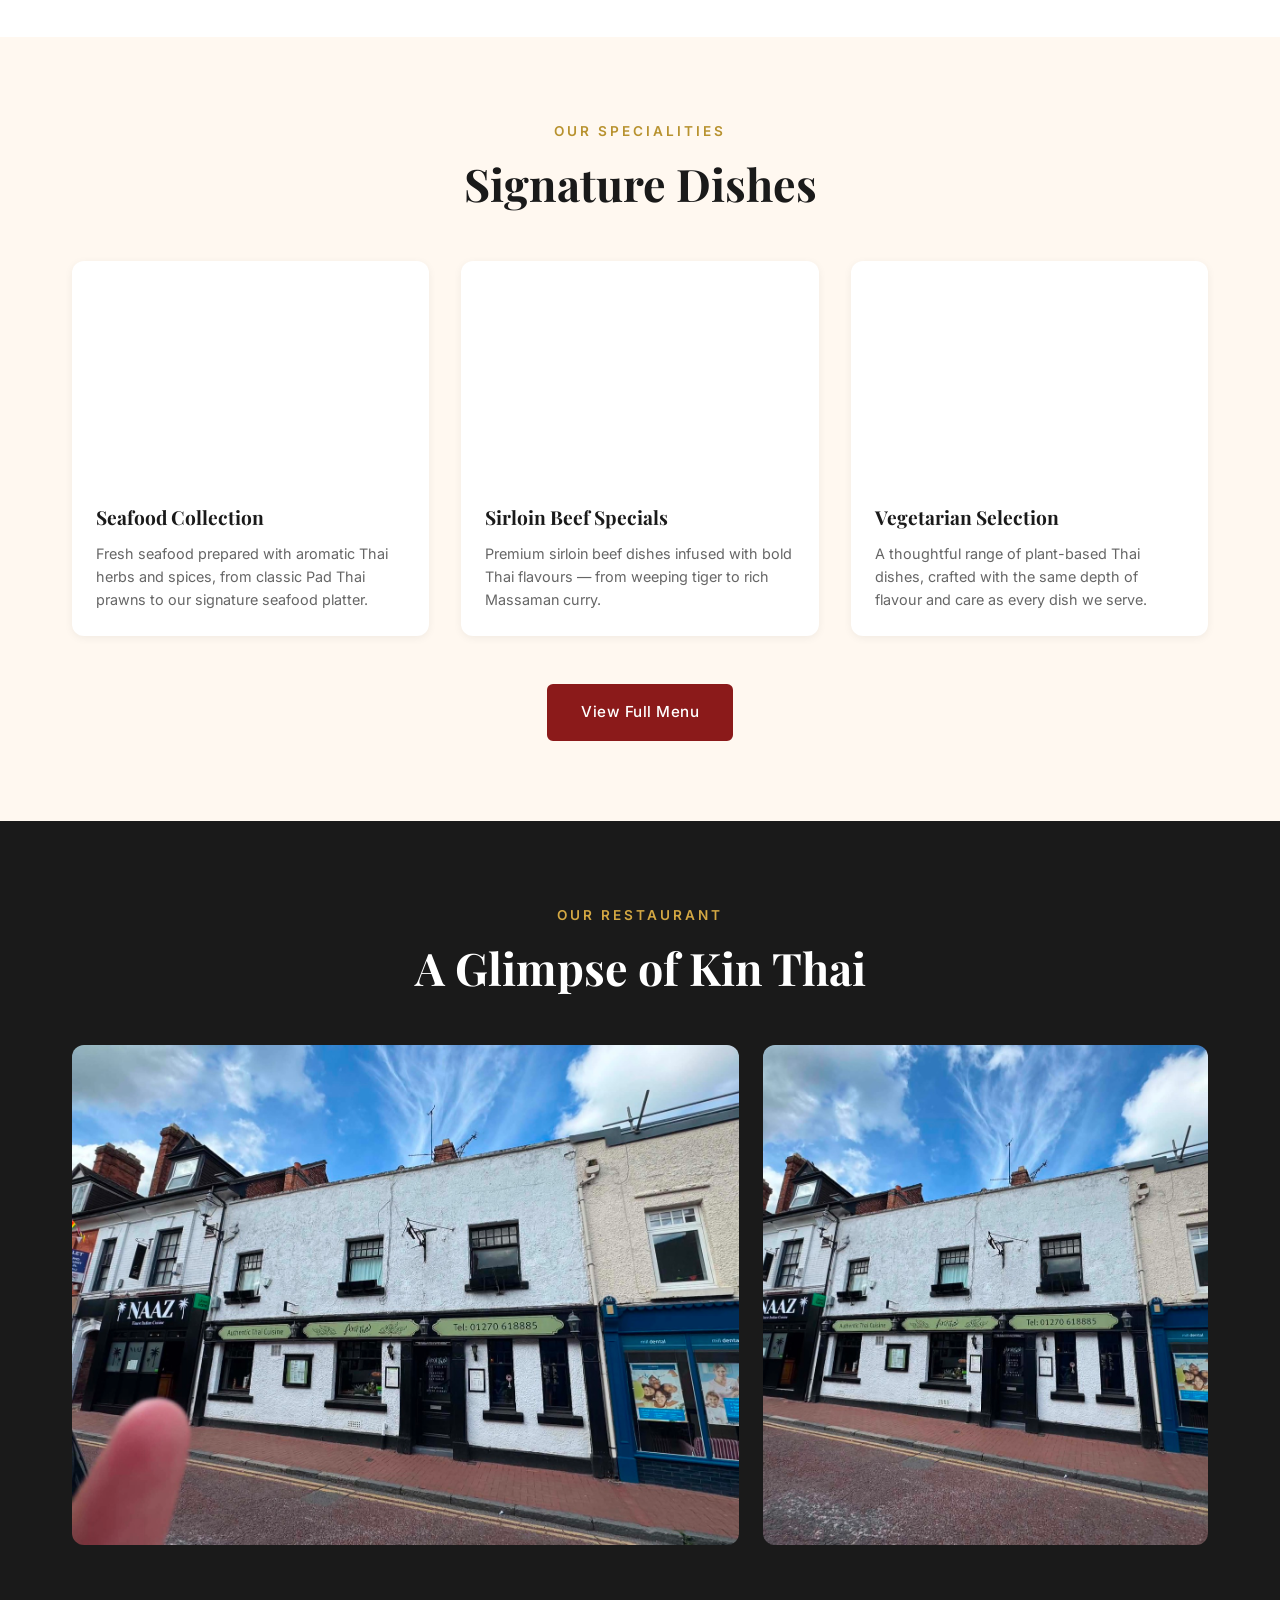
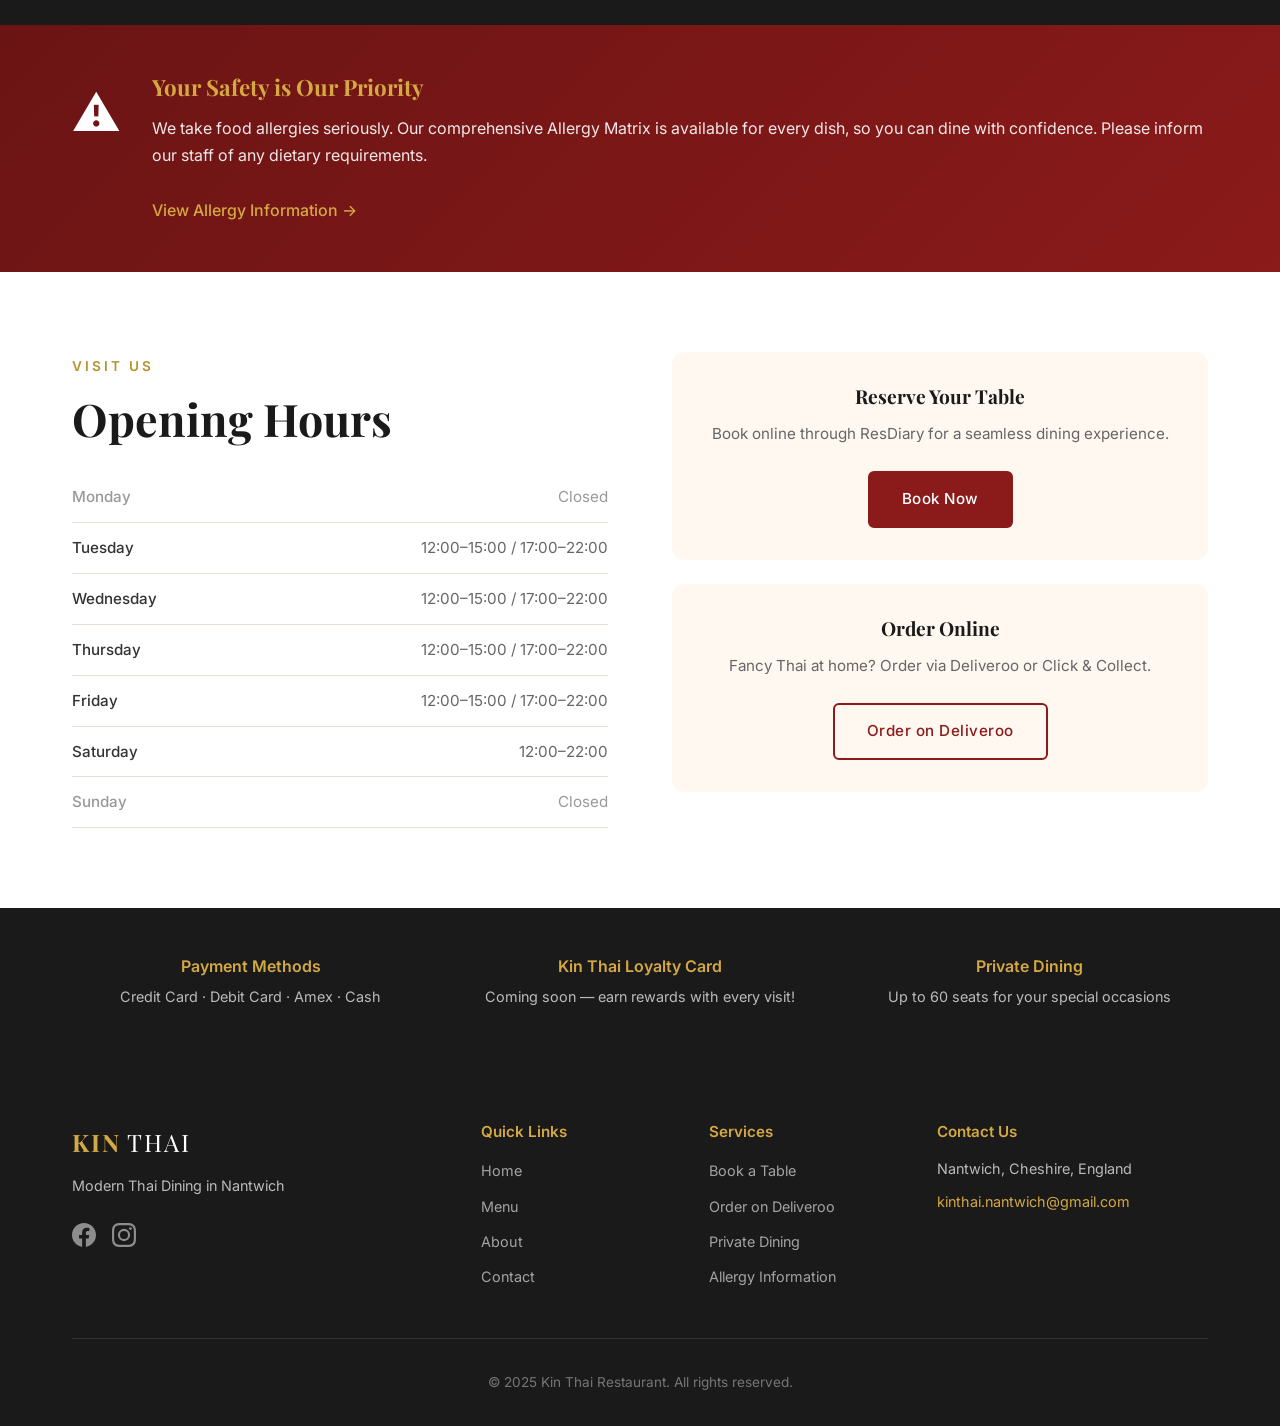
==== commit 0b0065b2: "Update Signature Dishes with food-specific images" ====
--- a/index.html
+++ b/index.html
@@ -113,21 +113,21 @@
             </div>
             <div class="highlights-grid">
                 <div class="highlight-card">
-                    <div class="highlight-img" style="background-image: url('image/S__125001731.jpg')"></div>
+                    <div class="highlight-img" style="background-image: url('https://images.unsplash.com/photo-1615141982883-c7ad0e69fd62?w=600&h=400&fit=crop&q=80')"></div>
                     <div class="highlight-content">
                         <h3 data-i18n="highlights.seafoodTitle">Seafood Collection</h3>
                         <p data-i18n="highlights.seafoodDesc">Fresh seafood prepared with aromatic Thai herbs and spices, from classic Pad Thai prawns to our signature seafood platter.</p>
                     </div>
                 </div>
                 <div class="highlight-card">
-                    <div class="highlight-img" style="background-image: url('image/S__125001732.jpg')"></div>
+                    <div class="highlight-img" style="background-image: url('https://images.unsplash.com/photo-1504674900247-0877df9cc836?w=600&h=400&fit=crop&q=80')"></div>
                     <div class="highlight-content">
                         <h3 data-i18n="highlights.beefTitle">Sirloin Beef Specials</h3>
                         <p data-i18n="highlights.beefDesc">Premium sirloin beef dishes infused with bold Thai flavours — from weeping tiger to rich Massaman curry.</p>
                     </div>
                 </div>
                 <div class="highlight-card">
-                    <div class="highlight-img" style="background-image: url('image/S__125001731.jpg')"></div>
+                    <div class="highlight-img" style="background-image: url('https://images.unsplash.com/photo-1540420773420-3366772f4999?w=600&h=400&fit=crop&q=80')"></div>
                     <div class="highlight-content">
                         <h3 data-i18n="highlights.vegTitle">Vegetarian Selection</h3>
                         <p data-i18n="highlights.vegDesc">A thoughtful range of plant-based Thai dishes, crafted with the same depth of flavour and care as every dish we serve.</p>
--- a/css/style.css
+++ b/css/style.css
@@ -845,10 +845,34 @@
 
 .menu-item {
     background: var(--color-cream);
-    padding: 1.5rem;
     border-radius: var(--radius-md);
     transition: var(--transition);
     border: 1px solid transparent;
+    overflow: hidden;
+    display: flex;
+    flex-direction: column;
+}
+
+.menu-item-img {
+    width: 100%;
+    height: 180px;
+    overflow: hidden;
+}
+
+.menu-item-img img {
+    width: 100%;
+    height: 100%;
+    object-fit: cover;
+    transition: transform 0.5s ease;
+}
+
+.menu-item:hover .menu-item-img img {
+    transform: scale(1.08);
+}
+
+.menu-item-body {
+    padding: 1.2rem 1.5rem 1.5rem;
+    flex: 1;
 }
 
 .menu-item:hover {
